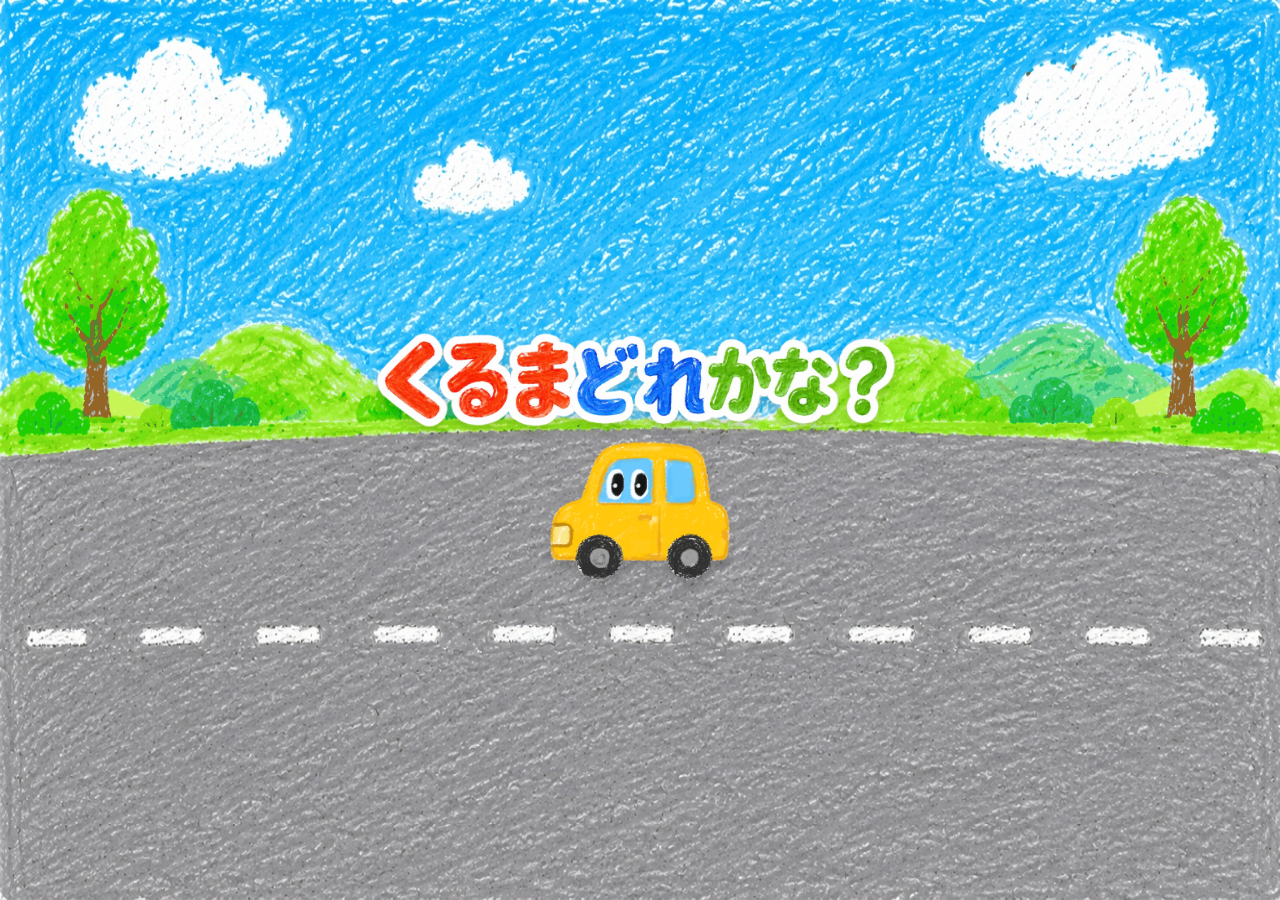
==== index.html @ 1bd3681d "Enlarge lower-stage cars" ====
<!doctype html>
<html lang="ja">
<head>
<meta charset="utf-8">
<meta name="viewport" content="width=device-width,initial-scale=1,maximum-scale=1,user-scalable=no,viewport-fit=cover">
<link rel="icon" href="data:,">
<title>くるまどれかな？</title>
<style>
:root{--app-height:100%}
@supports(height:100svh){:root{--app-height:100svh}}
@supports(height:100dvh){:root{--app-height:100dvh}}
*{box-sizing:border-box;margin:0;padding:0;-webkit-tap-highlight-color:transparent;user-select:none}
html,body{width:100%;height:var(--app-height);min-height:var(--app-height);overflow:hidden;touch-action:manipulation;-webkit-text-size-adjust:100%}
body{font-family:"Hiragino Maru Gothic ProN","Yu Gothic",Meiryo,sans-serif;color:#4a3f35;background:#77d6ff}
.app{position:fixed;top:0;left:0;right:0;width:100%;height:var(--app-height);overflow:hidden;background-image:url("assets/bg_road_day.png"),linear-gradient(#75d7ff 0 42%,#8ddd65 42% 48%,#b8b8b8 48% 100%);background-size:100% 100%,100% 100%;background-position:center,center;background-repeat:no-repeat}
.screen{position:absolute;inset:0;display:flex;flex-direction:column;align-items:center;min-height:0}
.hide{display:none!important}
.title{padding:max(8px,calc(env(safe-area-inset-top) + 1svh)) max(18px,calc(env(safe-area-inset-right) + 5vw)) max(8px,calc(env(safe-area-inset-bottom) + 1svh)) max(18px,calc(env(safe-area-inset-left) + 5vw))}
.openingStage{--opening-glyph-size:min(30svh,15vw,104px);--opening-glyph-overlap:min(11.25svh,5.625vw,39px);--opening-car-size:min(47svh,34vw,220px);--opening-car-body-offset:min(17.5svh,12.5vw,80px);position:absolute;inset:0;overflow:hidden}
.openingTitlePosition{position:absolute;z-index:2;top:calc(48svh - var(--opening-glyph-size));left:50%;transform:translateX(-50%);pointer-events:none}
.openingTitleExit,.openingTitleMerge{display:block}
.openingGlyphs{display:flex;align-items:flex-start;filter:drop-shadow(0 7px 6px rgba(0,0,0,.15));white-space:nowrap}
.openingGlyph{visibility:hidden;display:block;flex:0 0 var(--opening-glyph-size);width:var(--opening-glyph-size);height:var(--opening-glyph-size)}
.openingGlyph+.openingGlyph{margin-left:calc(0px - var(--opening-glyph-overlap))}
.openingGlyph img{display:block;width:100%;height:100%;object-fit:contain;pointer-events:none}
.openingLogoFallback{display:none;width:min(66vw,520px);height:auto;filter:drop-shadow(0 7px 6px rgba(0,0,0,.15))}
.openingFallback .openingGlyphs{display:none}
.openingFallback .openingLogoFallback{display:block}
.openingRunning .openingGlyph{visibility:visible;animation:openingGlyphDrive .84s cubic-bezier(.22,.68,.28,1) both;animation-delay:var(--delay)}
.openingTitleMerge.isMerging{animation:openingTitleMerge .36s ease-out both;transform-origin:50% 58%}
.openingCarPosition{position:absolute;z-index:3;top:calc(48svh + 8px - var(--opening-car-body-offset));left:50%;width:var(--opening-car-size);height:var(--opening-car-size);transform:translateX(-50%)}
.openingCarExit{width:100%;height:100%}
.openingStartCar{visibility:hidden;position:relative;display:block;width:100%;height:100%;border:0;background:transparent;cursor:pointer;touch-action:manipulation}
.openingCarExit.carEntering .openingStartCar,.openingCarExit.isParked .openingStartCar,.openingReduced .openingStartCar{visibility:visible}
.openingStartCar:not(.isWaiting){pointer-events:none}
.openingStartCar .car{width:100%;height:100%;filter:drop-shadow(0 8px 4px rgba(0,0,0,.16))}
.openingStartCar .carAnimated{width:100%;height:100%;max-width:none;max-height:none}
.openingStartCar .carPose{animation:none}
.openingCarExit.carEntering{animation:openingCarDrive .92s cubic-bezier(.18,.72,.24,1) both}
.openingCarExit.isParked{transform:translateX(0)}
.openingExiting .openingTitleExit{animation:openingTitleFade .3s ease-out both}
.openingExiting .openingCarExit{animation:openingExit .5s cubic-bezier(.55,.02,.86,.38) both}
.openingExiting .openingStartCar{visibility:visible;pointer-events:none}
.openingPaused *{animation-play-state:paused!important}
.play{position:absolute;inset:0;padding:0;overflow:hidden}
.playViewport{position:fixed;z-index:1;display:flex;align-items:center;justify-content:center;overflow:hidden;background-image:url("assets/bg_road_day.png"),linear-gradient(#75d7ff 0 42%,#8ddd65 42% 48%,#b8b8b8 48% 100%);background-size:var(--play-stage-width) var(--play-stage-height),100% 100%;background-position:center;background-repeat:no-repeat}
.playStage{--play-scale:1;position:relative;flex:0 0 667px;width:667px;height:280px;overflow:hidden;transform:scale(var(--play-scale));transform-origin:center center}
.sampleLane,.choiceLane{position:absolute;left:0;width:667px;min-height:0}
.sampleLane{top:0;height:150px;display:flex;align-items:end;justify-content:center;pointer-events:none}
.choiceLane{top:122px;height:132px}
.car{display:block;width:148px;height:108px;filter:drop-shadow(0 8px 4px rgba(0,0,0,.16));pointer-events:none}
.assetImg{display:none!important;width:100%;height:100%;object-fit:contain}
.assetImg.ready{display:block!important}
.fallbackSvg{display:none;width:100%;height:100%}
.fallbackSvg.ready{display:block}
.sample .car{width:127px;height:127px}
.sampleDriveWrap{display:block}
.sampleMirror{display:block;transform:scaleX(-1)}
.sample .carPose{animation:none;transform:none}
.sample.sampleIdle .carPose:not(.correctPose):not(.wrongPose):not(.funPose){animation:idlePose 2.6s ease-in-out infinite;transform-origin:50% 82%}
.choice{position:absolute;left:calc(var(--choice-center) - 96px);bottom:0;width:192px;height:132px;display:flex;align-items:end;justify-content:center;border:0;background:transparent;border-radius:24px;padding:5px 13px;cursor:pointer}
.choice .car{width:166px;height:122px}
.choiceLane.groupIn{animation:choiceGroupDrive 3.2s linear both}
.sampleIn{animation:sampleDrive 2.6s linear both}
.wiggle{animation:becon .5s ease}
.jump{animation:jump .72s cubic-bezier(.2,1.4,.35,1)}
.carAnimated{position:relative;width:166px;height:122px}
.sample .carAnimated{width:127px;height:127px}
.choice .carAnimated[data-car-id="dump"]{transform:translateY(-3px) scale(1.34);transform-origin:50% 100%}
.choice .carAnimated[data-car-id="dump"].dumpExit{animation:dumpExit .85s ease-in forwards}
.choice .carAnimated[data-car-id="wrecker"]{transform:scale(1.14);transform-origin:50% 100%}
.wreckerCar .bodyLayer{transition:none}
.wreckerCar .tireLayer{-webkit-mask-image:radial-gradient(circle at 24% 90%,#000 0 10.5%,transparent 11%),radial-gradient(circle at 68% 90%,#000 0 10.5%,transparent 11%);-webkit-mask-repeat:no-repeat;mask-image:radial-gradient(circle at 24% 90%,#000 0 10.5%,transparent 11%),radial-gradient(circle at 68% 90%,#000 0 10.5%,transparent 11%);mask-repeat:no-repeat}
.choice.rescueActive .carPose,.choice.wreckerCargoWaiting .carPose{animation-play-state:paused}
.wreckerScene{position:absolute;inset:0;pointer-events:none}
.wreckerScene .choice{pointer-events:auto}
.choice.wreckerBacking{--wrecker-back-x:112px}
.choice.wreckerLifted .carAnimated{transform:rotate(4deg);transform-origin:68% 90%;transition:transform .22s ease-out}
.wreckerScene.wreckerSceneExit{animation:wreckerSceneExit .78s cubic-bezier(.55,.02,.86,.38) both;pointer-events:none}
.choice.rescueGone,.wreckerScene.rescueGone{visibility:hidden;pointer-events:none}
.carPose{display:block;position:relative;width:100%;height:100%;animation:idlePose 2.6s ease-in-out infinite;animation-delay:var(--idle-delay,0s);transform-origin:50% 82%}
.carPose.correctPose{animation:correctPose .7s ease-out both}
.carPose.wrongPose{animation:wrongPose .36s ease-out both}
.carPose.funPose{animation:funPose .62s ease-out both}
.carLayerCanvas{position:absolute;inset:0;opacity:0;transition:opacity .12s ease}
.carAnimated.layeredReady .carLayerCanvas{opacity:1}
.carLayer{position:absolute;inset:0;width:100%;height:100%;object-fit:contain;pointer-events:none}
.effectLayer{display:none;opacity:0;transform:scale(.9);transform-origin:50% 52%}
.effectLayer.on{display:block;animation:effectPop .58s ease-out both}
.fallbackFull{display:none!important;width:100%;height:100%;object-fit:contain}
.carAnimated:not(.layeredReady) .fallbackFull.ready,.carAnimated.layerFallback .fallbackFull.ready{display:block!important}
.carAnimated.layeredReady .fallbackFull{display:none!important}
.carAnimated.layerFallback .carLayerCanvas{display:none}
.fade{opacity:.25;transform:scale(.88);transition:.3s}
.choice.guestGone{pointer-events:none}
.spark{position:absolute;font-size:clamp(22px,5vw,40px);animation:spark .8s ease-out forwards;pointer-events:none}
.rotate{display:none;position:fixed;inset:0;z-index:20;align-items:center;justify-content:center;text-align:center;background:#fffdf6;font-size:7vw;font-weight:900}
@media(max-height:360px) and (orientation:landscape){.openingLogoFallback{width:min(66vw,420px)}}
@media(orientation:portrait){.rotate{display:flex}.app{filter:blur(3px)}}
@media(prefers-reduced-motion:reduce){
  .openingReduced .openingGlyph{visibility:visible;animation:none}
  .openingReduced .openingStartCar{visibility:visible;animation:none}
  .openingReduced .openingStartCar .carPose{animation:none}
  .openingReduced.openingExiting .openingTitleExit{animation-duration:.12s}
  .openingReduced.openingExiting .openingCarExit{animation-duration:.16s}
}
@keyframes openingGlyphDrive{0%{transform:translateX(115vw) translateY(0)}72%{transform:translateX(14vw) translateY(-1px)}90%{transform:translateX(-3px) translateY(1px)}100%{transform:translateX(0) translateY(0)}}
@keyframes openingTitleMerge{0%,100%{transform:scale(1)}40%{transform:scale(1.035,.95)}72%{transform:scale(.99,1.018)}}
@keyframes openingCarDrive{0%{transform:translateX(115vw)}100%{transform:translateX(0)}}
@keyframes openingTitleFade{0%{opacity:1}100%{opacity:0}}
@keyframes openingExit{0%{transform:translateX(0)}100%{transform:translateX(-130vw)}}
@keyframes choiceGroupDrive{0%{opacity:1;transform:translateX(747px)}24%{transform:translateX(520px)}52%{transform:translateX(267px)}74%{transform:translateX(80px)}86%{transform:translateX(25px)}93%{transform:translateX(7px)}97%{transform:translateX(2px)}100%{opacity:1;transform:translateX(0)}}
@keyframes sampleDrive{0%{opacity:1;transform:translateX(-747px) translateY(0)}24%{transform:translateX(-520px) translateY(-1px)}52%{transform:translateX(-267px) translateY(1px)}74%{transform:translateX(-80px) translateY(0)}86%{transform:translateX(-25px) translateY(1px)}93%{transform:translateX(-7px) translateY(0)}97%{transform:translateX(-2px) translateY(1px)}100%{opacity:1;transform:translateX(0) translateY(0)}}
@keyframes idlePose{0%,100%{transform:translateY(0) scale(1)}50%{transform:translateY(-2px) scale(1.006)}}
@keyframes correctPose{0%{transform:translateY(0) scale(1)}18%{transform:translateY(2px) scale(1.02,.96)}52%{transform:translateY(-10px) scale(.99,1.04)}76%{transform:translateY(-2px) scale(1.01,.99)}100%{transform:translateY(0) scale(1)}}
@keyframes wrongPose{0%,100%{transform:translateY(0) scale(1)}35%{transform:translateY(4px) scale(1.04,.9)}70%{transform:translateY(1px) scale(.98,1.03)}}
@keyframes funPose{0%,100%{transform:translateY(0) scale(1) rotate(0)}18%{transform:translateY(2px) scale(1.02,.97) rotate(-1.4deg)}48%{transform:translateY(-5px) scale(.99,1.03) rotate(1.2deg)}72%{transform:translateY(1px) scale(1.01,.98) rotate(-.8deg)}}
@keyframes dumpExit{0%{transform:translateX(0) translateY(-3px) scale(1.34)}18%{transform:translateX(-120px) translateY(-3px) scale(1.34)}100%{transform:translateX(-854px) translateY(-3px) scale(1.34)}}
@keyframes wreckerSceneExit{0%{transform:translateX(0)}100%{transform:translateX(-854px)}}
@keyframes effectPop{0%{opacity:0;transform:scale(.8)}22%{opacity:.9;transform:scale(1.04)}100%{opacity:0;transform:scale(1.18)}}
@keyframes becon{0%,100%{transform:translateX(0) scale(1)}28%{transform:translateX(-5px) scale(1.06,.9)}52%{transform:translateX(4px) scale(.96,1.05)}76%{transform:translateX(-2px) scale(1.02,.98)}}
@keyframes jump{0%,100%{transform:translateY(0) scale(1)}35%{transform:translateY(-34px) scale(1.08)}60%{transform:translateY(4px) scale(.98)}}
@keyframes spark{from{opacity:1;transform:translate(0,0) scale(.7)}to{opacity:0;transform:translate(var(--x),var(--y)) scale(1.25)}}
</style>
</head>
<body>
<div class="app" id="app">
<section class="screen title" id="title"><div class="openingStage"><div class="openingTitlePosition"><div class="openingTitleExit" id="openingTitleExit"><div class="openingTitleMerge" id="openingTitleMerge"><h1 class="openingGlyphs" id="openingGlyphs" aria-label="くるまどれかな？"><span class="openingGlyph" style="--delay:0ms"><img src="assets/animation/opening/title_01_ku.png" alt="" draggable="false" onerror="this.style.display='none'"></span><span class="openingGlyph" style="--delay:105ms"><img src="assets/animation/opening/title_02_ru.png" alt="" draggable="false" onerror="this.style.display='none'"></span><span class="openingGlyph" style="--delay:210ms"><img src="assets/animation/opening/title_03_ma.png" alt="" draggable="false" onerror="this.style.display='none'"></span><span class="openingGlyph" style="--delay:315ms"><img src="assets/animation/opening/title_04_do.png" alt="" draggable="false" onerror="this.style.display='none'"></span><span class="openingGlyph" style="--delay:420ms"><img src="assets/animation/opening/title_05_re.png" alt="" draggable="false" onerror="this.style.display='none'"></span><span class="openingGlyph" style="--delay:525ms"><img src="assets/animation/opening/title_06_ka.png" alt="" draggable="false" onerror="this.style.display='none'"></span><span class="openingGlyph" style="--delay:630ms"><img src="assets/animation/opening/title_07_na.png" alt="" draggable="false" onerror="this.style.display='none'"></span><span class="openingGlyph" style="--delay:735ms"><img src="assets/animation/opening/title_08_question.png" alt="" draggable="false" onerror="this.style.display='none'"></span></h1><img class="openingLogoFallback" id="openingLogoFallback" src="assets/logo_kuruma_dorekana.png" alt="くるまどれかな？" draggable="false" onerror="this.hidden=true"></div></div></div><div class="openingCarPosition"><div class="openingCarExit" id="openingCarExit"><button class="openingStartCar" id="start" type="button" aria-label="ゲームをはじめる" disabled></button></div></div></div></section>
<section class="screen play hide" id="play"><div class="playViewport" id="playViewport"><div class="playStage" id="playStage"><div class="sampleLane"><div class="sample" id="sample"></div></div><div class="choiceLane" id="choices"></div></div></div></section>
</div><div class="rotate">📱↻<br>よこむきに してね</div>
<script>
const cars=[
  {id:'red',src:'assets/car_red_full.png',color:'#ef3020'},
  {id:'blue',src:'assets/car_blue_full.png',color:'#1976d2'},
  {id:'yellow',src:'assets/car_yellow_full.png',color:'#f5bd16'},
  {id:'green',src:'assets/car_green_full.png',color:'#45aa35'}
];
const guestCar={id:'dump',color:'#7d756b',guest:true};
const wreckerCar={id:'wrecker',color:'#1874bd',guest:true,rescue:true};
const RARE_INTERVAL_MIN=4,RARE_INTERVAL_MAX=6,RESCUE_INTERVAL_MIN=3,RESCUE_INTERVAL_MAX=4,CHOICE_START_DELAY_MS=2200;
const PLAY_STAGE_WIDTH=667,PLAY_STAGE_HEIGHT=280,CHOICE_CENTERS=[117,333.5,550],WRECKER_BACK_X=101;
const wreckerAssets={
  body:{normal:'assets/animation/cars/car_wrecker/car_wrecker_body_normal.png',tow01:'assets/animation/cars/car_wrecker/car_wrecker_body_tow_01.png',tow02:'assets/animation/cars/car_wrecker/car_wrecker_body_tow_02.png'},
  eye:{normal:'assets/animation/cars/car_wrecker/car_wrecker_eye_normal.png',blink:'assets/animation/cars/car_wrecker/car_wrecker_eye_blink.png',fun:'assets/animation/cars/car_wrecker/car_wrecker_eye_fun.png'},
  tire:{normal:'assets/animation/cars/car_wrecker/car_wrecker_tire_normal.png'}
};
const openingTitleAssets=['assets/animation/opening/title_01_ku.png','assets/animation/opening/title_02_ru.png','assets/animation/opening/title_03_ma.png','assets/animation/opening/title_04_do.png','assets/animation/opening/title_05_re.png','assets/animation/opening/title_06_ka.png','assets/animation/opening/title_07_na.png','assets/animation/opening/title_08_question.png'];
const openingLogoFallback='assets/logo_kuruma_dorekana.png',openingYellowFallback='assets/car_yellow_full.png',openingYellowWink='assets/animation/cars/car_yellow/car_yellow_eye_wink.png';
const animatedBaseColors=['blue','green','red','yellow'];
const animatedColors=[...animatedBaseColors,guestCar.id];
const animatedEffects={correct:'assets/animation/Effect/Eff_correct.png',wrong:'assets/animation/Effect/Eff_wrong.png',fun:'assets/animation/Effect/Eff_fun.png'};
const debugParams=new URLSearchParams(location.search),debugMode=['normal','dump','wrecker'].includes(debugParams.get('debug'))?debugParams.get('debug'):null,debugPhase=debugParams.get('phase')||'idle';
const animatedCarAssets=Object.fromEntries(animatedColors.map(id=>{
  const base=`assets/animation/cars/car_${id}/car_${id}_`;
  let assets={
    body:{normal:base+'body_normal.png',correct01:base+'body_correct_01.png',correct02:base+'body_correct_02.png',correct03:base+'body_correct_03.png',wrong01:base+'body_wrong_01.png',wrong02:base+'body_wrong_02.png'},
    eye:{normal:base+'eye_normal.png',blink:base+'eye_blink.png',correct01:base+'eye_correct_01.png',correct02:base+'eye_correct_02.png',correct03:base+'eye_correct_03.png',wrong01:base+'eye_wrong_01.png',wrong02:base+'eye_wrong_02.png'},
    tire:{normal:base+'tire_normal.png',up:base+'tire_up.png',down:base+'tire_down.png'}
  };
  if(id===guestCar.id){
    assets.body.fun01=base+'body_fun_01.png';
    assets.body.fun02=base+'body_fun_02.png';
    assets.eye.fun01=base+'eye_fun_01.png';
    assets.eye.fun02=base+'eye_fun_02.png';
  }
  return [id,assets];
}));
animatedCarAssets.yellow.eye.wink=openingYellowWink;
const framePlan={
  normal:{body:'normal',eye:'normal',tire:'normal'},
  blink:{body:'normal',eye:'blink',tire:'normal'},
  correct01:{body:'correct01',eye:'correct01',tire:'up'},
  correct02:{body:'correct02',eye:'correct02',tire:'down'},
  correct03:{body:'correct03',eye:'correct03',tire:'normal'},
  wrong01:{body:'wrong01',eye:'wrong01',tire:'down'},
  wrong02:{body:'wrong02',eye:'wrong02',tire:'up'},
  fun01:{body:'fun01',eye:'fun01',tire:'down'},
  fun02:{body:'fun02',eye:'fun02',tire:'up'}
};
const el={title:document.getElementById('title'),play:document.getElementById('play'),playViewport:document.getElementById('playViewport'),playStage:document.getElementById('playStage'),start:document.getElementById('start'),sample:document.getElementById('sample'),choices:document.getElementById('choices'),openingGlyphs:document.getElementById('openingGlyphs'),openingTitleMerge:document.getElementById('openingTitleMerge'),openingTitleExit:document.getElementById('openingTitleExit'),openingCarExit:document.getElementById('openingCarExit')};
let sample=null,last=null,lock=false,showTimer=null,sampleController=null,activeControllers=[],choiceControllers=new WeakMap(),rareThisQuestion=null,guestAssetsReady=false,guestAssetsFailed=false,wreckerAssetsReady=false,wreckerAssetsFailed=false,questionsUntilRare=nextRareInterval(),nextRareType=Math.random()<.5?'dump':'wrecker',lastRareType=null,wrongStreak=0,rescueWreckerPending=false,questionsUntilRescueWrecker=null;
let openingController=null,openingAssetsReady=false,openingTitleReady=false,openingYellowReady=false,openingStarted=false,openingReady=false,openingLocked=false,openingFinished=false,openingPhase='loading',openingTimers=[],openingListeners=[];
let playLayoutFrame=null;
const preloadCache=new Map(),carPreloadCache=new Map();
function updatePlayStageLayout(){playLayoutFrame=null;let vv=window.visualViewport,width=vv?vv.width:document.documentElement.clientWidth,height=vv?vv.height:document.documentElement.clientHeight,left=vv?vv.offsetLeft:0,top=vv?vv.offsetTop:0,scale=Math.max(.01,Math.min(width/PLAY_STAGE_WIDTH,height/PLAY_STAGE_HEIGHT));el.playViewport.style.left=left+'px';el.playViewport.style.top=top+'px';el.playViewport.style.width=width+'px';el.playViewport.style.height=height+'px';el.playViewport.style.setProperty('--play-stage-width',(PLAY_STAGE_WIDTH*scale).toFixed(2)+'px');el.playViewport.style.setProperty('--play-stage-height',(PLAY_STAGE_HEIGHT*scale).toFixed(2)+'px');el.playStage.style.setProperty('--play-scale',scale.toFixed(6))}
function requestPlayStageLayout(){if(playLayoutFrame===null)playLayoutFrame=requestAnimationFrame(updatePlayStageLayout)}
function fallback(c){return `<svg class="fallbackSvg" viewBox="0 0 320 230" aria-hidden="true"><rect width="320" height="230" fill="none"/><rect x="45" y="70" width="230" height="105" rx="42" fill="${c.color}" stroke="#333" stroke-width="8"/><rect x="105" y="35" width="145" height="80" rx="24" fill="${c.color}" stroke="#333" stroke-width="8"/><rect x="120" y="52" width="55" height="42" rx="10" fill="#9fe7ff"/><rect x="185" y="52" width="50" height="42" rx="10" fill="#9fe7ff"/><circle cx="138" cy="73" r="15" fill="#fff"/><circle cx="198" cy="73" r="15" fill="#fff"/><circle cx="142" cy="78" r="8" fill="#111"/><circle cx="202" cy="78" r="8" fill="#111"/><circle cx="95" cy="178" r="31" fill="#222"/><circle cx="235" cy="178" r="31" fill="#222"/><circle cx="95" cy="178" r="14" fill="#eee"/><circle cx="235" cy="178" r="14" fill="#eee"/></svg>`}
function car(c,src=c.src){return `<span class="car"><img class="assetImg" src="${src}" alt="" draggable="false" onload="this.classList.add('ready')" onerror="var f=this.nextElementSibling;this.remove();if(f)f.classList.add('ready')">${fallback(c)}</span>`}
function layerImg(cls,src){return `<img class="carLayer ${cls}" src="${src}" alt="" draggable="false" onerror="var r=this.closest('.carAnimated');if(r)r.classList.add('layerFallback')">`}
function layeredCar(c,i=0,{extraClass='',effect=true}={}){let a=animatedCarAssets[c.id];if(!a)return car(c);let e=effect?`<img class="carLayer effectLayer" alt="" draggable="false" onerror="this.classList.remove('on')">`:'';let fb=c.src?`<img class="assetImg fallbackFull" src="${c.src}" alt="" draggable="false" onload="this.classList.add('ready')" onerror="this.remove()">`:'';return `<span class="car carAnimated ${extraClass}" data-car-id="${c.id}" style="--idle-delay:${(-i*.42).toFixed(2)}s"><span class="carPose"><span class="carLayerCanvas">${layerImg('bodyLayer',a.body.normal)}${layerImg('tireLayer',a.tire.normal)}${layerImg('eyeLayer',a.eye.normal)}${e}</span>${fb}</span></span>`}
function animatedCar(c,i){return layeredCar(c,i)}
function wreckerLayerImg(cls,src){return `<img class="carLayer ${cls}" src="${src}" alt="" draggable="false" onerror="var r=this.closest('.carAnimated');if(r)r.classList.add('layerFallback','wreckerFailed')">`}
function wreckerCarMarkup(i=0){return `<span class="car carAnimated wreckerCar" data-car-id="wrecker" style="--idle-delay:${(-i*.42).toFixed(2)}s"><span class="carPose"><span class="carLayerCanvas">${wreckerLayerImg('bodyLayer',wreckerAssets.body.normal)}${wreckerLayerImg('tireLayer',wreckerAssets.tire.normal)}${wreckerLayerImg('eyeLayer',wreckerAssets.eye.normal)}</span></span></span>`}
function sampleCar(c){return `<span class="sampleDriveWrap"><span class="sampleMirror">${layeredCar(c,0,{extraClass:'sampleCar',effect:false})}</span></span>`}
function rnd(n){return Math.floor(Math.random()*n)}function shuffle(a){a=a.slice();for(let i=a.length-1;i>0;i--){let j=rnd(i+1);[a[i],a[j]]=[a[j],a[i]]}return a}
function carAssetUrls(id){let a=animatedCarAssets[id];return a?[...Object.values(a.body),...Object.values(a.eye),...Object.values(a.tire)]:[]}
function preloadImage(src){if(!src)return Promise.resolve(false);if(!preloadCache.has(src)){preloadCache.set(src,new Promise(resolve=>{let img=new Image();img.onload=()=>resolve(true);img.onerror=()=>resolve(false);img.src=src}))}return preloadCache.get(src)}
function preloadCarAssets(id){if(!carPreloadCache.has(id)){carPreloadCache.set(id,Promise.all(carAssetUrls(id).map(preloadImage)).then(r=>r.every(Boolean)))}return carPreloadCache.get(id)}
function preloadGuestAssets(){return Promise.all([preloadCarAssets(guestCar.id),preloadImage(animatedEffects.fun)]).then(r=>{guestAssetsReady=r.every(Boolean);guestAssetsFailed=!guestAssetsReady;return guestAssetsReady})}
function preloadWreckerAssets(){return Promise.all([...Object.values(wreckerAssets.body),...Object.values(wreckerAssets.eye),...Object.values(wreckerAssets.tire)].map(preloadImage)).then(r=>{wreckerAssetsReady=r.every(Boolean);wreckerAssetsFailed=!wreckerAssetsReady;return wreckerAssetsReady})}
function preloadOpeningAssets(){return Promise.all([Promise.all(openingTitleAssets.map(preloadImage)),preloadCarAssets('yellow'),preloadImage(openingLogoFallback),preloadImage(openingYellowFallback)]).then(([titleResults,yellowReady])=>{openingTitleReady=titleResults.every(Boolean);openingYellowReady=yellowReady;openingAssetsReady=true;return openingTitleReady&&openingYellowReady})}
function preloadAnimatedAssets(){animatedBaseColors.forEach(preloadCarAssets);preloadImage(animatedEffects.correct);preloadImage(animatedEffects.wrong);preloadGuestAssets();preloadWreckerAssets()}
function nextRareInterval(){return RARE_INTERVAL_MIN+rnd(RARE_INTERVAL_MAX-RARE_INTERVAL_MIN+1)}
function nextRescueInterval(){return RESCUE_INTERVAL_MIN+rnd(RESCUE_INTERVAL_MAX-RESCUE_INTERVAL_MIN+1)}
function availableRareType(preferred){if(preferred==='wrecker'&&wreckerAssetsReady)return'wrecker';if(preferred==='dump'&&guestAssetsReady)return'dump';if(guestAssetsReady)return'dump';if(wreckerAssetsReady)return'wrecker';return null}
function selectRareEvent(){questionsUntilRare--;if(rescueWreckerPending){questionsUntilRescueWrecker--;if(questionsUntilRescueWrecker<=0){rescueWreckerPending=false;questionsUntilRescueWrecker=null;questionsUntilRare=nextRareInterval();let rescueType=availableRareType('wrecker');if(rescueType==='wrecker'){lastRareType='wrecker';nextRareType='dump'}else if(rescueType==='dump'){lastRareType='dump';nextRareType='wrecker'}return rescueType}}if(questionsUntilRare>0)return null;questionsUntilRare=nextRareInterval();let rareType=availableRareType(nextRareType);if(rareType){lastRareType=rareType;nextRareType=rareType==='dump'?'wrecker':'dump'}return rareType}
function recordWrongChoice(){if(rescueWreckerPending)return;wrongStreak++;if(wrongStreak<3)return;wrongStreak=0;rescueWreckerPending=true;questionsUntilRescueWrecker=nextRescueInterval()}
class LayeredCarController{
  constructor(button,c,index,{blink=true}={}){this.button=button;this.car=c;this.color=c.id;this.assets=animatedCarAssets[c.id];this.root=button.querySelector('.carAnimated');this.pose=button.querySelector('.carPose');this.img={tire:button.querySelector('.tireLayer'),body:button.querySelector('.bodyLayer'),eye:button.querySelector('.eyeLayer'),effect:button.querySelector('.effectLayer')};this.timers=[];this.blinkTimer=null;this.state='idle';this.disposed=false;this.fallback=!this.assets;this.wrongBusy=false;this.funBusy=false;this.index=index;this.blink=blink}
  init(){if(this.fallback){this.useFallback();return}this.setFrame('normal');preloadCarAssets(this.color).then(ok=>{if(this.disposed)return;if(ok){this.root.classList.add('layeredReady');this.root.classList.remove('layerFallback');this.setFrame('normal');if(this.blink)this.scheduleBlink()}else this.useFallback()})}
  useFallback(){this.fallback=true;if(this.root){this.root.classList.add('layerFallback');this.root.classList.remove('layeredReady')}}
  clearTimers(){this.timers.forEach(clearTimeout);this.timers=[];if(this.blinkTimer){clearTimeout(this.blinkTimer);this.blinkTimer=null}}
  cleanup(){this.disposed=true;this.clearTimers()}
  enableBlink(){this.blink=true;if(this.state==='idle'&&!this.blinkTimer)this.scheduleBlink()}
  setFrame(name){if(this.fallback||!this.assets)return;let f=framePlan[name]||framePlan.normal;this.img.tire.src=this.assets.tire[f.tire];this.img.body.src=this.assets.body[f.body];this.img.eye.src=this.assets.eye[f.eye]}
  scheduleBlink(){if(this.disposed||this.fallback||this.state!=='idle')return;this.blinkTimer=setTimeout(()=>{if(this.disposed||this.state!=='idle')return;this.state='blink';this.setFrame('blink');this.timers.push(setTimeout(()=>{if(this.disposed)return;this.setFrame('normal');this.state='idle';this.scheduleBlink()},120))},3500+Math.random()*3500)}
  showEffect(kind){if(this.fallback||!this.img.effect)return;this.img.effect.src=animatedEffects[kind]||'';this.img.effect.classList.remove('on');void this.img.effect.offsetWidth;this.img.effect.classList.add('on')}
  hideEffect(){if(this.img.effect)this.img.effect.classList.remove('on')}
  runSequence(kind,steps,poseClass,doneMs){this.clearTimers();this.state=kind;this.pose.classList.remove('correctPose','wrongPose','funPose');void this.pose.offsetWidth;this.pose.classList.add(poseClass);this.showEffect(kind);let elapsed=0;this.setFrame(steps[0][0]);for(let i=1;i<steps.length;i++){elapsed+=steps[i-1][1];this.timers.push(setTimeout(()=>this.setFrame(steps[i][0]),elapsed))}let frameMs=steps.reduce((sum,s)=>sum+s[1],0);this.timers.push(setTimeout(()=>this.setFrame('normal'),frameMs));this.timers.push(setTimeout(()=>{this.pose.classList.remove(poseClass);this.hideEffect();this.state='idle';this.wrongBusy=false;this.funBusy=false;if(this.blink)this.scheduleBlink()},doneMs))}
  playCorrect(){this.wrongBusy=false;this.runSequence('correct',[['correct01',120],['correct02',220],['correct03',180]],'correctPose',700)}
  playWrong(){if(this.wrongBusy)return false;this.wrongBusy=true;this.runSequence('wrong',[['wrong01',90],['wrong02',140],['wrong01',90]],'wrongPose',360);return true}
  playFun(){if(this.funBusy||this.fallback||!this.assets.body.fun01||!this.assets.eye.fun01)return false;this.funBusy=true;this.runSequence('fun',[['fun01',100],['fun01',100],['fun02',200],['fun01',100],['fun01',100]],'funPose',640);return true}
  playFunPair(done){if(this.funBusy||this.fallback||!this.assets.body.fun01||!this.assets.eye.fun01)return false;let count=0,run=()=>{if(this.disposed)return;count++;this.runSequence('fun',[['fun01',100],['fun01',100],['fun02',200],['fun01',100],['fun01',100]],'funPose',640);this.funBusy=true;if(count<2)this.timers.push(setTimeout(run,640));else this.timers.push(setTimeout(()=>{if(!this.disposed&&done)done()},660))};run();return true}
}
class WreckerController{
  constructor(button){this.button=button;this.scene=button.closest('.wreckerScene');this.root=button.querySelector('.carAnimated');this.img={body:button.querySelector('.bodyLayer'),tire:button.querySelector('.tireLayer'),eye:button.querySelector('.eyeLayer')};this.timers=[];this.blinkTimer=null;this.exitListener=null;this.backAnimation=null;this.backDistance=0;this.state='idle';this.disposed=false;this.busy=false}
  init(){this.setTowState('idle','normal','normal');preloadWreckerAssets().then(ok=>{if(this.disposed)return;if(ok){this.root.classList.add('layeredReady');this.root.classList.remove('layerFallback');this.scheduleBlink()}else this.root.classList.add('layerFallback','wreckerFailed')})}
  setFrame(body,eye){if(this.disposed)return;this.img.body.src=wreckerAssets.body[body]||wreckerAssets.body.normal;this.img.tire.src=wreckerAssets.tire.normal;this.img.eye.src=wreckerAssets.eye[eye]||wreckerAssets.eye.normal}
  setTowState(state,body,eye){this.state=state;this.button.dataset.towState=state;this.setFrame(body,eye)}
  clearTimers(){this.timers.forEach(clearTimeout);this.timers=[];if(this.blinkTimer){clearTimeout(this.blinkTimer);this.blinkTimer=null}}
  cleanup(){this.disposed=true;this.clearTimers();if(this.backAnimation){this.backAnimation.cancel();this.backAnimation=null}if(this.exitListener&&this.scene){this.scene.removeEventListener('animationend',this.exitListener);this.exitListener=null}}
  scheduleBlink(){if(this.disposed||this.busy||this.state!=='idle')return;this.blinkTimer=setTimeout(()=>{this.blinkTimer=null;if(this.disposed||this.busy)return;this.state='blink';this.setFrame('normal','blink');this.timers.push(setTimeout(()=>{if(this.disposed||this.busy)return;this.setFrame('normal','normal');this.state='idle';this.scheduleBlink()},120))},3500+Math.random()*3500)}
  setBackTravel(){this.backDistance=WRECKER_BACK_X;this.button.style.setProperty('--wrecker-back-x',WRECKER_BACK_X+'px');return WRECKER_BACK_X}
  playTow(middle,done){if(this.disposed||this.busy||!wreckerAssetsReady)return false;this.busy=true;this.clearTimers();middle.classList.add('wreckerCargoWaiting');this.setTowState('backing','normal','normal');let distance=this.setBackTravel(middle);this.button.style.transform=`translateX(${distance}px)`;this.backAnimation=this.button.animate([{transform:'translateX(0)'},{transform:`translateX(${distance}px)`}],{duration:380,easing:'ease-out',fill:'both'});this.button.classList.add('wreckerBacking');this.timers.push(setTimeout(()=>this.setTowState('backStopped','normal','normal'),380));this.timers.push(setTimeout(()=>this.setFrame('normal','fun'),520));this.timers.push(setTimeout(()=>this.setTowState('tow01','tow01','fun'),640));this.timers.push(setTimeout(()=>this.setTowState('tow02','tow02','fun'),860));this.timers.push(setTimeout(()=>{this.setTowState('hooked','tow02','fun');middle.classList.add('wreckerHooked')},1080));this.timers.push(setTimeout(()=>{this.setTowState('lifted','tow02','fun');middle.classList.add('wreckerLifted')},1160));this.timers.push(setTimeout(()=>this.startExit(middle,done),1520));return true}
  startExit(middle,done){if(this.disposed||!this.scene)return;this.setTowState('exiting','tow02','fun');if(this.backAnimation){this.backAnimation.cancel();this.backAnimation=null}let finished=false,finish=()=>{if(finished||this.disposed)return;finished=true;if(this.exitListener){this.scene.removeEventListener('animationend',this.exitListener);this.exitListener=null}this.busy=false;done()};this.exitListener=e=>{if(e.target===this.scene&&e.animationName==='wreckerSceneExit')finish()};this.scene.addEventListener('animationend',this.exitListener);this.scene.classList.add('wreckerSceneExit');this.timers.push(setTimeout(finish,820))}
}
function openingIsPortrait(){return matchMedia('(orientation:portrait)').matches}
function openingReducedMotion(){return matchMedia('(prefers-reduced-motion:reduce)').matches}
function openingSetTimer(fn,ms){let id=setTimeout(()=>{openingTimers=openingTimers.filter(timer=>timer!==id);fn()},ms);openingTimers.push(id);return id}
function clearOpeningTimers(){openingTimers.forEach(clearTimeout);openingTimers=[]}
function clearOpeningListeners(){openingListeners.forEach(([target,handler])=>target.removeEventListener('animationend',handler));openingListeners=[]}
function onOpeningAnimation(target,name,callback){let handler=e=>{if(e.target!==target||e.animationName!==name)return;target.removeEventListener('animationend',handler);openingListeners=openingListeners.filter(item=>item[1]!==handler);callback()};target.addEventListener('animationend',handler);openingListeners.push([target,handler])}
function setupOpeningCar(){if(openingController)openingController.cleanup();let yellow=cars.find(c=>c.id==='yellow');el.start.innerHTML=layeredCar(yellow,0,{extraClass:'openingCar',effect:false});openingController=new LayeredCarController(el.start,yellow,0,{blink:false});openingController.init()}
function resetOpeningSequence(){clearOpeningTimers();clearOpeningListeners();if(openingController){openingController.cleanup();openingController=null}openingStarted=false;openingReady=false;openingLocked=false;openingPhase='waiting';el.start.disabled=true;el.start.innerHTML='';el.start.classList.remove('isWaiting');el.openingCarExit.classList.remove('carEntering','isParked');el.openingTitleMerge.classList.remove('isMerging');el.title.classList.remove('openingRunning','openingReduced','openingExiting');el.title.classList.toggle('openingFallback',!openingTitleReady)}
function startOpening(){if(openingFinished||openingStarted||!openingAssetsReady||openingIsPortrait())return;openingStarted=true;openingPhase='title';openingReady=false;openingLocked=false;el.title.classList.toggle('openingFallback',!openingTitleReady);setupOpeningCar();void el.title.offsetWidth;if(openingReducedMotion()){el.title.classList.add('openingReduced');setOpeningReady();return}if(!openingTitleReady){requestAnimationFrame(startOpeningCar);return}el.title.classList.add('openingRunning');let lastGlyph=el.openingGlyphs.lastElementChild;onOpeningAnimation(lastGlyph,'openingGlyphDrive',startOpeningMerge)}
function startOpeningMerge(){if(openingPhase!=='title')return;openingPhase='merge';el.openingTitleMerge.classList.add('isMerging');onOpeningAnimation(el.openingTitleMerge,'openingTitleMerge',startOpeningCar)}
function startOpeningCar(){if(openingIsPortrait()||openingFinished)return;openingPhase='car';el.start.classList.remove('isWaiting');el.openingCarExit.classList.remove('isParked');el.openingCarExit.classList.add('carEntering');void el.openingCarExit.offsetWidth;onOpeningAnimation(el.openingCarExit,'openingCarDrive',parkOpeningCar)}
function parkOpeningCar(){if(openingPhase!=='car')return;openingPhase='wink';el.openingCarExit.classList.add('isParked');el.openingCarExit.classList.remove('carEntering');if(openingYellowReady&&openingController&&!openingController.fallback){openingController.state='idle';openingSetTimer(playOpeningWink,160)}else openingSetTimer(setOpeningReady,80)}
function playOpeningWink(){if(openingPhase!=='wink'||openingIsPortrait()||!openingController||openingController.fallback){setOpeningReady();return}openingController.state='wink';openingController.img.eye.src=openingYellowWink;openingSetTimer(()=>{if(!openingController||openingController.disposed)return;openingController.img.eye.src=openingController.assets.eye.normal;openingController.state='idle';setOpeningReady()},140)}
function setOpeningReady(){if(openingFinished||openingIsPortrait())return;openingPhase='ready';openingReady=true;el.openingCarExit.classList.add('isParked');el.openingCarExit.classList.remove('carEntering');el.start.classList.add('isWaiting');el.start.disabled=false}
function beginOpeningExit(){if(!openingReady||openingLocked||openingFinished)return;openingLocked=true;openingReady=false;openingPhase='exiting';el.start.disabled=true;clearOpeningTimers();clearOpeningListeners();if(openingController){openingController.clearTimers();if(!openingController.fallback)openingController.img.eye.src=openingController.assets.eye.normal;openingController.state='idle'}el.start.classList.remove('isWaiting');el.title.classList.add('openingExiting');onOpeningAnimation(el.openingCarExit,'openingExit',finishOpening)}
function finishOpening(){if(openingFinished)return;openingFinished=true;openingPhase='done';clearOpeningTimers();clearOpeningListeners();if(openingController){openingController.cleanup();openingController=null}el.title.classList.add('hide');el.play.classList.remove('hide');updatePlayStageLayout();q()}
function handleOpeningOrientation(){if(openingFinished)return;let portrait=openingIsPortrait();el.title.classList.toggle('openingPaused',portrait);if(portrait){el.start.disabled=true;if(openingPhase!=='ready'&&!['loading','waiting','exiting'].includes(openingPhase))resetOpeningSequence();return}if(openingPhase==='ready')el.start.disabled=false;else if(openingAssetsReady&&!openingStarted)startOpening()}
function cleanupControllers(){if(sampleController){sampleController.cleanup();sampleController=null}activeControllers.forEach(c=>c.cleanup());activeControllers=[];choiceControllers=new WeakMap()}
function resetChoiceEntry(){el.choices.getAnimations().forEach(a=>a.cancel());el.choices.classList.remove('groupIn');el.choices.style.animation='';el.choices.style.transform='';el.choices.onanimationend=null}
function stopChoiceEntry(){if(!el.choices.classList.contains('groupIn'))return;let entry=el.choices.getAnimations().find(a=>a.animationName==='choiceGroupDrive');if(entry)entry.pause();let t=getComputedStyle(el.choices).transform;el.choices.getAnimations().forEach(a=>{if(a.animationName==='choiceGroupDrive')a.cancel()});el.choices.style.animation='none';el.choices.style.transform=t==='none'?'translateX(0)':t;el.choices.classList.remove('groupIn');el.choices.onanimationend=null}
function choiceButtons(){return [...el.choices.querySelectorAll('button.choice')]}
function createChoiceButton(c,i,extraClass=''){let b=document.createElement('button');b.className=('choice '+extraClass).trim();b.type='button';b.dataset.choiceIndex=i;b.style.setProperty('--choice-center',CHOICE_CENTERS[i]+'px');let ctrl;if(c.rescue){b.innerHTML=wreckerCarMarkup(i);ctrl=new WreckerController(b)}else{b.innerHTML=animatedCar(c,i);ctrl=new LayeredCarController(b,c,i)}choiceControllers.set(b,ctrl);activeControllers.push(ctrl);ctrl.init();b.onclick=()=>tap(b,c);return b}
function renderChoices(choices){if(choices[0].rescue){let scene=document.createElement('div'),wreckerButton=createChoiceButton(choices[0],0,'wreckerHitArea'),cargoButton=createChoiceButton(choices[1],1,'cargoHitArea');scene.className='wreckerScene';scene.appendChild(wreckerButton);scene.appendChild(cargoButton);el.choices.appendChild(scene);let ctrl=choiceControllers.get(wreckerButton);if(ctrl)ctrl.scene=scene;el.choices.appendChild(createChoiceButton(choices[2],2,'correctChoice'));return}choices.forEach((c,i)=>el.choices.appendChild(createChoiceButton(c,i)))}
function setDebugWreckerPhase(phase){let buttons=choiceButtons(),wreckerButton=buttons[0],cargo=buttons[1],ctrl=choiceControllers.get(wreckerButton);if(!ctrl||!wreckerButton)return;ctrl.clearTimers();ctrl.busy=phase!=='idle';if(phase==='idle'){ctrl.setTowState('idle','normal','normal');return}ctrl.setBackTravel();wreckerButton.style.transform=`translateX(${WRECKER_BACK_X}px)`;wreckerButton.classList.add('wreckerBacking');if(phase==='backStopped')ctrl.setTowState('backStopped','normal','normal');else if(phase==='tow01')ctrl.setTowState('tow01','tow01','fun');else{ctrl.setTowState(phase==='lifted'?'lifted':'tow02','tow02','fun');if(phase==='lifted'){cargo.classList.add('wreckerHooked','wreckerLifted')}}}
function renderDebugScenario(){openingFinished=true;openingPhase='done';clearOpeningTimers();clearOpeningListeners();el.title.classList.add('hide');el.play.classList.remove('hide');updatePlayStageLayout();cleanupControllers();resetChoiceEntry();el.choices.innerHTML='';el.sample.classList.add('sampleIdle');sample=cars[0];last=sample.id;el.sample.innerHTML=sampleCar(sample);let s=el.sample.firstChild;sampleController=new LayeredCarController(s,sample,0,{blink:true});sampleController.init();let wrong=cars.find(c=>c.id==='blue'),choices=debugMode==='wrecker'?[wreckerCar,wrong,sample]:debugMode==='dump'?[guestCar,wrong,sample]:[cars.find(c=>c.id==='yellow'),sample,cars.find(c=>c.id==='green')];renderChoices(choices);if(debugMode==='wrecker')requestAnimationFrame(()=>setDebugWreckerPhase(debugPhase));lock=false}
function startDebugScenario(){Promise.all([preloadCarAssets('red'),preloadCarAssets('blue'),preloadCarAssets('yellow'),preloadCarAssets('green'),preloadGuestAssets(),preloadWreckerAssets()]).then(renderDebugScenario)}
function q(){lock=false;if(showTimer)clearTimeout(showTimer);cleanupControllers();resetChoiceEntry();el.choices.innerHTML='';el.sample.classList.remove('sampleIdle');rareThisQuestion=selectRareEvent();let pool=cars.filter(c=>c.id!==last);sample=pool[rnd(pool.length)]||cars[0];last=sample.id;el.sample.innerHTML=sampleCar(sample);let s=el.sample.firstChild;sampleController=new LayeredCarController(s,sample,0,{blink:false});sampleController.init();s.classList.add('sampleIn');s.onanimationend=e=>{if(e.animationName!=='sampleDrive')return;s.classList.remove('sampleIn');el.sample.classList.add('sampleIdle');if(sampleController)sampleController.enableBlink()};showTimer=setTimeout(show,CHOICE_START_DELAY_MS)}
function show(){let others=shuffle(cars.filter(c=>c.id!==sample.id)),choices;if(rareThisQuestion==='wrecker'&&wreckerAssetsReady)choices=[wreckerCar,others[0],sample];else if(rareThisQuestion==='dump'&&guestAssetsReady)choices=[guestCar,...shuffle([sample,others[0]])];else choices=shuffle([sample,...others.slice(0,2)]);renderChoices(choices);void el.choices.offsetWidth;el.choices.classList.add('groupIn');el.choices.onanimationend=e=>{if(e.animationName==='choiceGroupDrive')resetChoiceEntry()};lock=false}
function tap(b,c){if(lock)return;if(c.rescue)rescueGuest(b);else if(c.guest)guest(b);else if(c.id===sample.id)ok(b);else ng(b)}
function guest(b){if(b.classList.contains('guestActive')||b.classList.contains('guestExiting')||b.classList.contains('guestGone'))return;let ctrl=choiceControllers.get(b);if(ctrl&&ctrl.playFunPair(()=>exitGuest(b,ctrl)))b.classList.add('guestActive')}
function exitGuest(b,ctrl){if(ctrl.disposed)return;b.classList.remove('guestActive');b.classList.add('guestExiting');let root=b.querySelector('.carAnimated');if(!root)return;root.classList.remove('dumpExit');void root.offsetWidth;root.classList.add('dumpExit');let done=e=>{if(e.animationName!=='dumpExit')return;root.removeEventListener('animationend',done);ctrl.cleanup();choiceControllers.delete(b);b.classList.remove('guestExiting');b.classList.add('guestGone');b.disabled=true;b.innerHTML=''};root.addEventListener('animationend',done)}
function rescueGuest(b){if(b.classList.contains('rescueActive'))return;let choices=choiceButtons(),middle=choices[1],correct=choices[2],ctrl=choiceControllers.get(b);if(choices[0]!==b||!middle||!correct||!ctrl)return;lock=true;choices.forEach(choice=>choice.disabled=true);if(ctrl.playTow(middle,()=>finishWreckerRescue(b,middle,correct,ctrl)))b.classList.add('rescueActive');else{lock=false;choices.forEach(choice=>choice.disabled=false)}}
function finishWreckerRescue(b,middle,correct,ctrl){if(ctrl.disposed)return;let scene=b.closest('.wreckerScene');if(scene)scene.classList.add('rescueGone');else{b.classList.add('rescueGone');middle.classList.add('rescueGone')}b.disabled=true;middle.disabled=true;wrongStreak=0;ok(correct)}
function ng(b){recordWrongChoice();let ctrl=choiceControllers.get(b);if(ctrl)ctrl.playWrong();else{b.classList.remove('wiggle');void b.offsetWidth;b.classList.add('wiggle')}}
function ok(b){wrongStreak=0;lock=true;stopChoiceEntry();let ctrl=choiceControllers.get(b);if(ctrl)ctrl.playCorrect();else b.classList.add('jump');if(sampleController)sampleController.playCorrect();choiceButtons().forEach(x=>{if(x!==b)x.classList.add('fade')});setTimeout(q,1700)}
function spark(b){let r=b.getBoundingClientRect();let cx=r.left+r.width/2,cy=r.top+r.height/2;for(let i=0;i<10;i++){let s=document.createElement('span');s.className='spark';s.textContent='✨';s.style.left=cx+'px';s.style.top=cy+'px';let a=Math.PI*2*i/10,d=60+Math.random()*70;s.style.setProperty('--x',Math.cos(a)*d+'px');s.style.setProperty('--y',Math.sin(a)*d-45+'px');document.body.appendChild(s);s.onanimationend=()=>s.remove()}}
preloadAnimatedAssets();
if(debugMode)startDebugScenario();else preloadOpeningAssets().then(handleOpeningOrientation);
const openingOrientationQuery=matchMedia('(orientation:portrait)');
if(!debugMode){if(openingOrientationQuery.addEventListener)openingOrientationQuery.addEventListener('change',handleOpeningOrientation);else openingOrientationQuery.addListener(handleOpeningOrientation);window.addEventListener('resize',handleOpeningOrientation)}
window.addEventListener('resize',requestPlayStageLayout);
window.addEventListener('orientationchange',requestPlayStageLayout);
if(window.visualViewport){visualViewport.addEventListener('resize',requestPlayStageLayout);visualViewport.addEventListener('scroll',requestPlayStageLayout)}
el.start.onclick=beginOpeningExit;
updatePlayStageLayout();
if(!debugMode)handleOpeningOrientation();
</script>
</body></html>
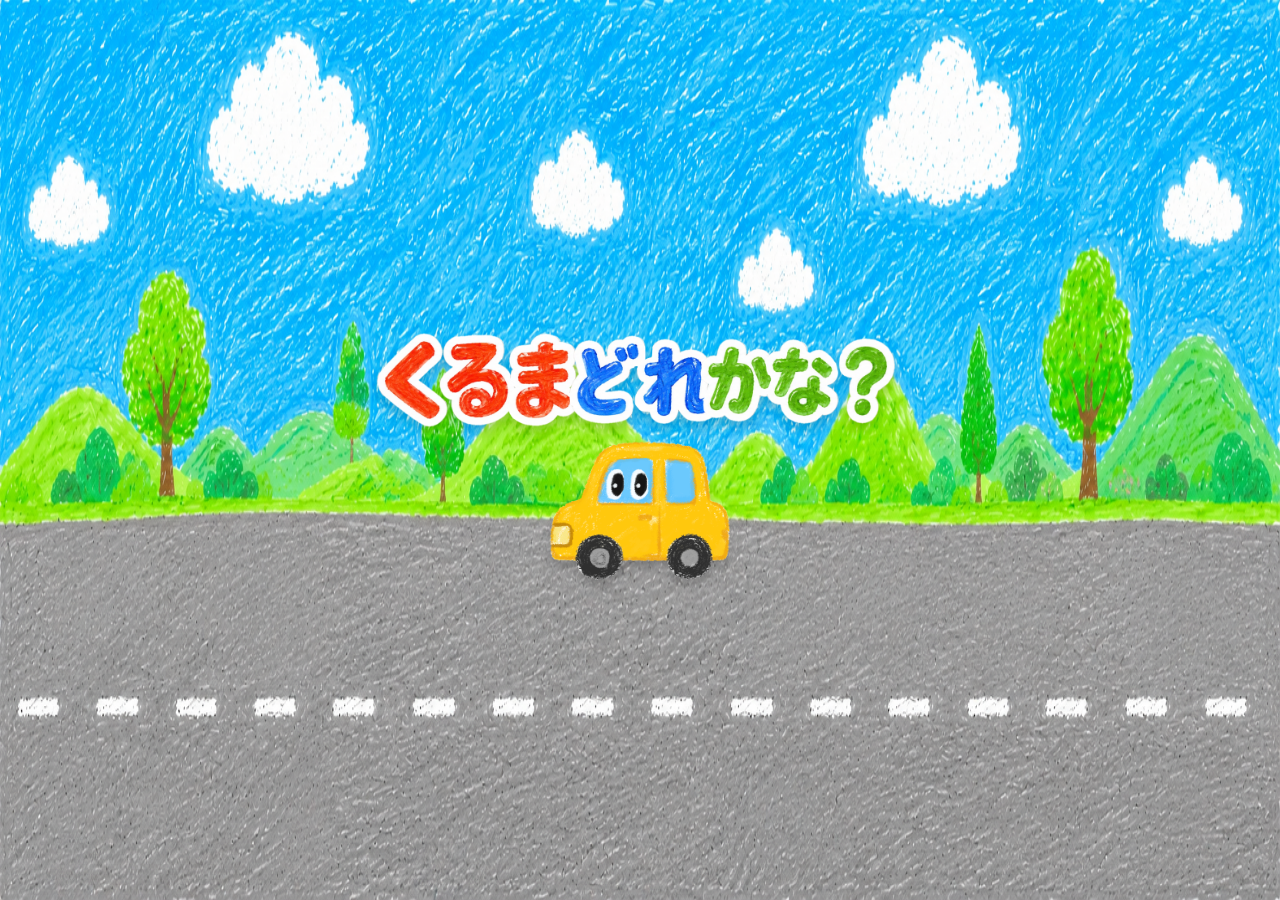
==== commit 8bd44af5: "Fit wide game background" ====
--- a/index.html
+++ b/index.html
@@ -43,7 +43,7 @@
 .openingExiting .openingStartCar{visibility:visible;pointer-events:none}
 .openingPaused *{animation-play-state:paused!important}
 .play{position:absolute;inset:0;padding:0;overflow:hidden}
-.playViewport{position:fixed;z-index:1;display:flex;align-items:center;justify-content:center;overflow:hidden;background-image:url("assets/bg_road_day.png"),linear-gradient(#75d7ff 0 42%,#8ddd65 42% 48%,#b8b8b8 48% 100%);background-size:var(--play-stage-width) var(--play-stage-height),100% 100%;background-position:center;background-repeat:no-repeat}
+.playViewport{position:fixed;z-index:1;display:flex;align-items:center;justify-content:center;overflow:hidden;background-image:url("assets/bg_road_day.png"),linear-gradient(#75d7ff 0 42%,#8ddd65 42% 48%,#b8b8b8 48% 100%);background-size:auto var(--play-stage-height),100% 100%;background-position:34% center,center;background-repeat:no-repeat}
 .playStage{--play-scale:1;position:relative;flex:0 0 667px;width:667px;height:280px;overflow:hidden;transform:scale(var(--play-scale));transform-origin:center center}
 .sampleLane,.choiceLane{position:absolute;left:0;width:667px;min-height:0}
 .sampleLane{top:0;height:150px;display:flex;align-items:end;justify-content:center;pointer-events:none}
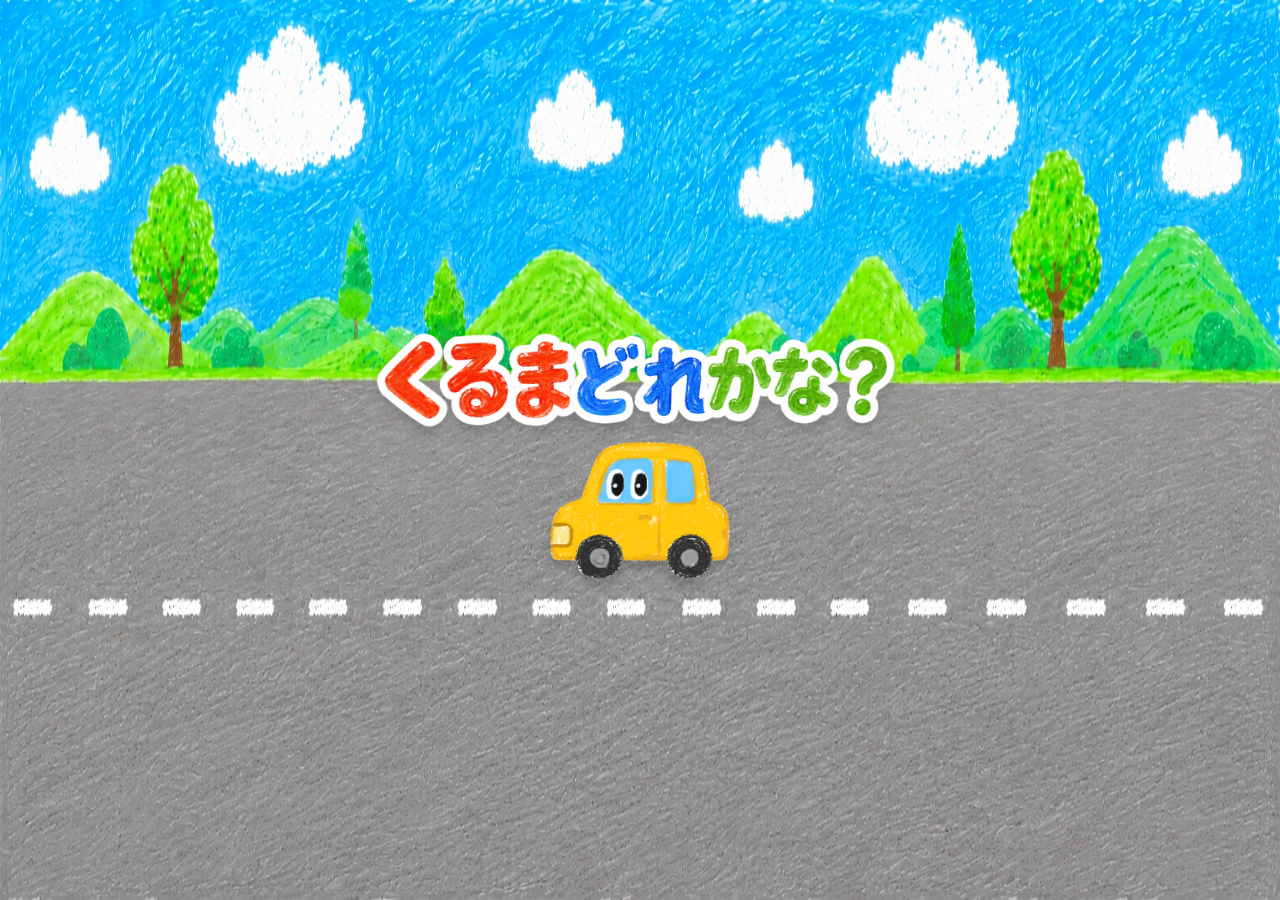
==== commit f76635a6: "Extend car motion to viewport edges" ====
--- a/index.html
+++ b/index.html
@@ -44,7 +44,7 @@
 .openingPaused *{animation-play-state:paused!important}
 .play{position:absolute;inset:0;padding:0;overflow:hidden}
 .playViewport{position:fixed;z-index:1;display:flex;align-items:center;justify-content:center;overflow:hidden;background-image:url("assets/bg_road_day.png"),linear-gradient(#75d7ff 0 42%,#8ddd65 42% 48%,#b8b8b8 48% 100%);background-size:auto var(--play-stage-height),100% 100%;background-position:34% center,center;background-repeat:no-repeat}
-.playStage{--play-scale:1;position:relative;flex:0 0 667px;width:667px;height:280px;overflow:hidden;transform:scale(var(--play-scale));transform-origin:center center}
+.playStage{--play-scale:1;--play-side-overflow:0px;position:relative;flex:0 0 667px;width:667px;height:280px;overflow:visible;transform:scale(var(--play-scale));transform-origin:center center}
 .sampleLane,.choiceLane{position:absolute;left:0;width:667px;min-height:0}
 .sampleLane{top:0;height:150px;display:flex;align-items:end;justify-content:center;pointer-events:none}
 .choiceLane{top:122px;height:132px}
@@ -60,8 +60,8 @@
 .sample.sampleIdle .carPose:not(.correctPose):not(.wrongPose):not(.funPose){animation:idlePose 2.6s ease-in-out infinite;transform-origin:50% 82%}
 .choice{position:absolute;left:calc(var(--choice-center) - 96px);bottom:0;width:192px;height:132px;display:flex;align-items:end;justify-content:center;border:0;background:transparent;border-radius:24px;padding:5px 13px;cursor:pointer}
 .choice .car{width:166px;height:122px}
-.choiceLane.groupIn{animation:choiceGroupDrive 3.2s linear both}
-.sampleIn{animation:sampleDrive 2.6s linear both}
+.choiceLane.groupIn{animation:choiceGroupDrive var(--choice-drive-duration,3.2s) linear both}
+.sampleIn{animation:sampleDrive var(--sample-drive-duration,2.6s) linear both}
 .wiggle{animation:becon .5s ease}
 .jump{animation:jump .72s cubic-bezier(.2,1.4,.35,1)}
 .carAnimated{position:relative;width:166px;height:122px}
@@ -109,14 +109,14 @@
 @keyframes openingCarDrive{0%{transform:translateX(115vw)}100%{transform:translateX(0)}}
 @keyframes openingTitleFade{0%{opacity:1}100%{opacity:0}}
 @keyframes openingExit{0%{transform:translateX(0)}100%{transform:translateX(-130vw)}}
-@keyframes choiceGroupDrive{0%{opacity:1;transform:translateX(747px)}24%{transform:translateX(520px)}52%{transform:translateX(267px)}74%{transform:translateX(80px)}86%{transform:translateX(25px)}93%{transform:translateX(7px)}97%{transform:translateX(2px)}100%{opacity:1;transform:translateX(0)}}
-@keyframes sampleDrive{0%{opacity:1;transform:translateX(-747px) translateY(0)}24%{transform:translateX(-520px) translateY(-1px)}52%{transform:translateX(-267px) translateY(1px)}74%{transform:translateX(-80px) translateY(0)}86%{transform:translateX(-25px) translateY(1px)}93%{transform:translateX(-7px) translateY(0)}97%{transform:translateX(-2px) translateY(1px)}100%{opacity:1;transform:translateX(0) translateY(0)}}
+@keyframes choiceGroupDrive{0%{opacity:1;transform:translateX(var(--choice-entry-0,747px))}24%{transform:translateX(var(--choice-entry-1,520px))}52%{transform:translateX(var(--choice-entry-2,267px))}74%{transform:translateX(var(--choice-entry-3,80px))}86%{transform:translateX(var(--choice-entry-4,25px))}93%{transform:translateX(var(--choice-entry-5,7px))}97%{transform:translateX(var(--choice-entry-6,2px))}100%{opacity:1;transform:translateX(0)}}
+@keyframes sampleDrive{0%{opacity:1;transform:translateX(var(--sample-entry-0,-747px)) translateY(0)}24%{transform:translateX(var(--sample-entry-1,-520px)) translateY(-1px)}52%{transform:translateX(var(--sample-entry-2,-267px)) translateY(1px)}74%{transform:translateX(var(--sample-entry-3,-80px)) translateY(0)}86%{transform:translateX(var(--sample-entry-4,-25px)) translateY(1px)}93%{transform:translateX(var(--sample-entry-5,-7px)) translateY(0)}97%{transform:translateX(var(--sample-entry-6,-2px)) translateY(1px)}100%{opacity:1;transform:translateX(0) translateY(0)}}
 @keyframes idlePose{0%,100%{transform:translateY(0) scale(1)}50%{transform:translateY(-2px) scale(1.006)}}
 @keyframes correctPose{0%{transform:translateY(0) scale(1)}18%{transform:translateY(2px) scale(1.02,.96)}52%{transform:translateY(-10px) scale(.99,1.04)}76%{transform:translateY(-2px) scale(1.01,.99)}100%{transform:translateY(0) scale(1)}}
 @keyframes wrongPose{0%,100%{transform:translateY(0) scale(1)}35%{transform:translateY(4px) scale(1.04,.9)}70%{transform:translateY(1px) scale(.98,1.03)}}
 @keyframes funPose{0%,100%{transform:translateY(0) scale(1) rotate(0)}18%{transform:translateY(2px) scale(1.02,.97) rotate(-1.4deg)}48%{transform:translateY(-5px) scale(.99,1.03) rotate(1.2deg)}72%{transform:translateY(1px) scale(1.01,.98) rotate(-.8deg)}}
-@keyframes dumpExit{0%{transform:translateX(0) translateY(-3px) scale(1.34)}18%{transform:translateX(-120px) translateY(-3px) scale(1.34)}100%{transform:translateX(-854px) translateY(-3px) scale(1.34)}}
-@keyframes wreckerSceneExit{0%{transform:translateX(0)}100%{transform:translateX(-854px)}}
+@keyframes dumpExit{0%{transform:translateX(0) translateY(-3px) scale(1.34)}18%{transform:translateX(-120px) translateY(-3px) scale(1.34)}100%{transform:translateX(calc(-854px - var(--play-side-overflow))) translateY(-3px) scale(1.34)}}
+@keyframes wreckerSceneExit{0%{transform:translateX(0)}100%{transform:translateX(calc(-854px - var(--play-side-overflow)))}}
 @keyframes effectPop{0%{opacity:0;transform:scale(.8)}22%{opacity:.9;transform:scale(1.04)}100%{opacity:0;transform:scale(1.18)}}
 @keyframes becon{0%,100%{transform:translateX(0) scale(1)}28%{transform:translateX(-5px) scale(1.06,.9)}52%{transform:translateX(4px) scale(.96,1.05)}76%{transform:translateX(-2px) scale(1.02,.98)}}
 @keyframes jump{0%,100%{transform:translateY(0) scale(1)}35%{transform:translateY(-34px) scale(1.08)}60%{transform:translateY(4px) scale(.98)}}
@@ -182,7 +182,7 @@
 let openingController=null,openingAssetsReady=false,openingTitleReady=false,openingYellowReady=false,openingStarted=false,openingReady=false,openingLocked=false,openingFinished=false,openingPhase='loading',openingTimers=[],openingListeners=[];
 let playLayoutFrame=null;
 const preloadCache=new Map(),carPreloadCache=new Map();
-function updatePlayStageLayout(){playLayoutFrame=null;let vv=window.visualViewport,width=vv?vv.width:document.documentElement.clientWidth,height=vv?vv.height:document.documentElement.clientHeight,left=vv?vv.offsetLeft:0,top=vv?vv.offsetTop:0,scale=Math.max(.01,Math.min(width/PLAY_STAGE_WIDTH,height/PLAY_STAGE_HEIGHT));el.playViewport.style.left=left+'px';el.playViewport.style.top=top+'px';el.playViewport.style.width=width+'px';el.playViewport.style.height=height+'px';el.playViewport.style.setProperty('--play-stage-width',(PLAY_STAGE_WIDTH*scale).toFixed(2)+'px');el.playViewport.style.setProperty('--play-stage-height',(PLAY_STAGE_HEIGHT*scale).toFixed(2)+'px');el.playStage.style.setProperty('--play-scale',scale.toFixed(6))}
+function updatePlayStageLayout(){playLayoutFrame=null;let vv=window.visualViewport,width=vv?vv.width:document.documentElement.clientWidth,height=vv?vv.height:document.documentElement.clientHeight,left=vv?vv.offsetLeft:0,top=vv?vv.offsetTop:0,scale=Math.max(.01,Math.min(width/PLAY_STAGE_WIDTH,height/PLAY_STAGE_HEIGHT)),visibleStageWidth=width/scale,sideOverflow=Math.max(0,(visibleStageWidth-PLAY_STAGE_WIDTH)/2),entryDistance=747+sideOverflow,entryStops=[1,520/747,267/747,80/747,25/747,7/747,2/747];el.playViewport.style.left=left+'px';el.playViewport.style.top=top+'px';el.playViewport.style.width=width+'px';el.playViewport.style.height=height+'px';el.playViewport.style.setProperty('--play-stage-width',(PLAY_STAGE_WIDTH*scale).toFixed(2)+'px');el.playViewport.style.setProperty('--play-stage-height',(PLAY_STAGE_HEIGHT*scale).toFixed(2)+'px');el.playStage.style.setProperty('--play-scale',scale.toFixed(6));el.playStage.style.setProperty('--play-side-overflow',sideOverflow.toFixed(2)+'px');entryStops.forEach((ratio,index)=>{let distance=entryDistance*ratio;el.playStage.style.setProperty('--choice-entry-'+index,distance.toFixed(2)+'px');el.playStage.style.setProperty('--sample-entry-'+index,(-distance).toFixed(2)+'px')});el.playStage.style.setProperty('--choice-drive-duration',(3.2*entryDistance/747).toFixed(3)+'s');el.playStage.style.setProperty('--sample-drive-duration',(2.6*entryDistance/747).toFixed(3)+'s')}
 function requestPlayStageLayout(){if(playLayoutFrame===null)playLayoutFrame=requestAnimationFrame(updatePlayStageLayout)}
 function fallback(c){return `<svg class="fallbackSvg" viewBox="0 0 320 230" aria-hidden="true"><rect width="320" height="230" fill="none"/><rect x="45" y="70" width="230" height="105" rx="42" fill="${c.color}" stroke="#333" stroke-width="8"/><rect x="105" y="35" width="145" height="80" rx="24" fill="${c.color}" stroke="#333" stroke-width="8"/><rect x="120" y="52" width="55" height="42" rx="10" fill="#9fe7ff"/><rect x="185" y="52" width="50" height="42" rx="10" fill="#9fe7ff"/><circle cx="138" cy="73" r="15" fill="#fff"/><circle cx="198" cy="73" r="15" fill="#fff"/><circle cx="142" cy="78" r="8" fill="#111"/><circle cx="202" cy="78" r="8" fill="#111"/><circle cx="95" cy="178" r="31" fill="#222"/><circle cx="235" cy="178" r="31" fill="#222"/><circle cx="95" cy="178" r="14" fill="#eee"/><circle cx="235" cy="178" r="14" fill="#eee"/></svg>`}
 function car(c,src=c.src){return `<span class="car"><img class="assetImg" src="${src}" alt="" draggable="false" onload="this.classList.add('ready')" onerror="var f=this.nextElementSibling;this.remove();if(f)f.classList.add('ready')">${fallback(c)}</span>`}
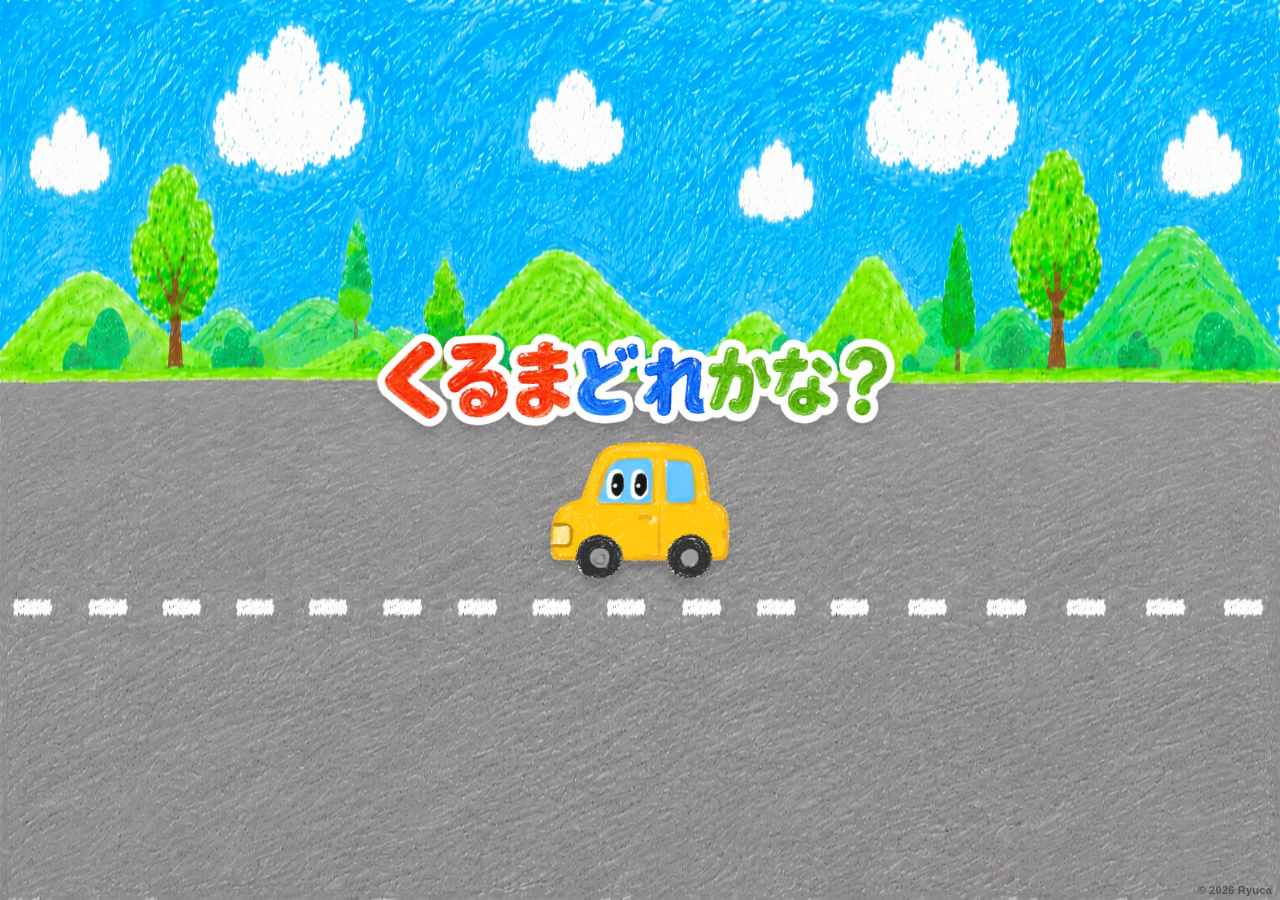
==== commit 7818c55c: "Add copyright protection to index.html" ====
--- a/index.html
+++ b/index.html
@@ -3,6 +3,8 @@
 <head>
 <meta charset="utf-8">
 <meta name="viewport" content="width=device-width,initial-scale=1,maximum-scale=1,user-scalable=no,viewport-fit=cover">
+<meta name="author" content="Ryuca">
+<meta name="copyright" content="© 2026 Ryuca. All rights reserved.">
 <link rel="icon" href="data:,">
 <title>くるまどれかな？</title>
 <style>
@@ -94,6 +96,7 @@
 .fade{opacity:.25;transform:scale(.88);transition:.3s}
 .choice.guestGone{pointer-events:none}
 .spark{position:absolute;font-size:clamp(22px,5vw,40px);animation:spark .8s ease-out forwards;pointer-events:none}
+.copyrightNotice{position:absolute;z-index:10;right:max(8px,env(safe-area-inset-right));bottom:max(4px,env(safe-area-inset-bottom));color:rgba(55,60,50,.7);font-size:clamp(8px,1.5vw,11px);font-weight:700;line-height:1;letter-spacing:.02em;pointer-events:none}
 .rotate{display:none;position:fixed;inset:0;z-index:20;align-items:center;justify-content:center;text-align:center;background:#fffdf6;font-size:7vw;font-weight:900}
 @media(max-height:360px) and (orientation:landscape){.openingLogoFallback{width:min(66vw,420px)}}
 @media(orientation:portrait){.rotate{display:flex}.app{filter:blur(3px)}}
@@ -127,7 +130,8 @@
 <div class="app" id="app">
 <section class="screen title" id="title"><div class="openingStage"><div class="openingTitlePosition"><div class="openingTitleExit" id="openingTitleExit"><div class="openingTitleMerge" id="openingTitleMerge"><h1 class="openingGlyphs" id="openingGlyphs" aria-label="くるまどれかな？"><span class="openingGlyph" style="--delay:0ms"><img src="assets/animation/opening/title_01_ku.png" alt="" draggable="false" onerror="this.style.display='none'"></span><span class="openingGlyph" style="--delay:105ms"><img src="assets/animation/opening/title_02_ru.png" alt="" draggable="false" onerror="this.style.display='none'"></span><span class="openingGlyph" style="--delay:210ms"><img src="assets/animation/opening/title_03_ma.png" alt="" draggable="false" onerror="this.style.display='none'"></span><span class="openingGlyph" style="--delay:315ms"><img src="assets/animation/opening/title_04_do.png" alt="" draggable="false" onerror="this.style.display='none'"></span><span class="openingGlyph" style="--delay:420ms"><img src="assets/animation/opening/title_05_re.png" alt="" draggable="false" onerror="this.style.display='none'"></span><span class="openingGlyph" style="--delay:525ms"><img src="assets/animation/opening/title_06_ka.png" alt="" draggable="false" onerror="this.style.display='none'"></span><span class="openingGlyph" style="--delay:630ms"><img src="assets/animation/opening/title_07_na.png" alt="" draggable="false" onerror="this.style.display='none'"></span><span class="openingGlyph" style="--delay:735ms"><img src="assets/animation/opening/title_08_question.png" alt="" draggable="false" onerror="this.style.display='none'"></span></h1><img class="openingLogoFallback" id="openingLogoFallback" src="assets/logo_kuruma_dorekana.png" alt="くるまどれかな？" draggable="false" onerror="this.hidden=true"></div></div></div><div class="openingCarPosition"><div class="openingCarExit" id="openingCarExit"><button class="openingStartCar" id="start" type="button" aria-label="ゲームをはじめる" disabled></button></div></div></div></section>
 <section class="screen play hide" id="play"><div class="playViewport" id="playViewport"><div class="playStage" id="playStage"><div class="sampleLane"><div class="sample" id="sample"></div></div><div class="choiceLane" id="choices"></div></div></div></section>
-</div><div class="rotate">📱↻<br>よこむきに してね</div>
+</div><p class="copyrightNotice">© 2026 Ryuca</p><div class="rotate">📱↻<br>よこむきに してね</div>
+<script src="assets/play-analytics.js" data-page="game"></script>
 <script>
 const cars=[
   {id:'red',src:'assets/car_red_full.png',color:'#ef3020'},
@@ -146,6 +150,12 @@
 };
 const openingTitleAssets=['assets/animation/opening/title_01_ku.png','assets/animation/opening/title_02_ru.png','assets/animation/opening/title_03_ma.png','assets/animation/opening/title_04_do.png','assets/animation/opening/title_05_re.png','assets/animation/opening/title_06_ka.png','assets/animation/opening/title_07_na.png','assets/animation/opening/title_08_question.png'];
 const openingLogoFallback='assets/logo_kuruma_dorekana.png',openingYellowFallback='assets/car_yellow_full.png',openingYellowWink='assets/animation/cars/car_yellow/car_yellow_eye_wink.png';
+const gameAudioSources={correct:'assets/audio/kira.wav',wrong:'assets/audio/peco.wav',dump:'assets/audio/track.wav',wrecker:'assets/audio/lec.wav'};
+const gameAudioFallback=Object.fromEntries(Object.entries(gameAudioSources).map(([kind,src])=>{let audio=new Audio();audio.preload='auto';audio.src=src;try{audio.load()}catch{}return[kind,audio]}));
+const GameAudioContext=window.AudioContext||window.webkitAudioContext;
+let gameAudioContext=null,gameAudioDataPromise=null,gameAudioDecodePromise=null,gameAudioWebUnlocked=false;
+const gameAudioData=Object.fromEntries(Object.keys(gameAudioSources).map(kind=>[kind,null]));
+const gameAudioBuffers=Object.fromEntries(Object.keys(gameAudioSources).map(kind=>[kind,null]));
 const animatedBaseColors=['blue','green','red','yellow'];
 const animatedColors=[...animatedBaseColors,guestCar.id];
 const animatedEffects={correct:'assets/animation/Effect/Eff_correct.png',wrong:'assets/animation/Effect/Eff_wrong.png',fun:'assets/animation/Effect/Eff_fun.png'};
@@ -200,6 +210,16 @@
 function preloadWreckerAssets(){return Promise.all([...Object.values(wreckerAssets.body),...Object.values(wreckerAssets.eye),...Object.values(wreckerAssets.tire)].map(preloadImage)).then(r=>{wreckerAssetsReady=r.every(Boolean);wreckerAssetsFailed=!wreckerAssetsReady;return wreckerAssetsReady})}
 function preloadOpeningAssets(){return Promise.all([Promise.all(openingTitleAssets.map(preloadImage)),preloadCarAssets('yellow'),preloadImage(openingLogoFallback),preloadImage(openingYellowFallback)]).then(([titleResults,yellowReady])=>{openingTitleReady=titleResults.every(Boolean);openingYellowReady=yellowReady;openingAssetsReady=true;return openingTitleReady&&openingYellowReady})}
 function preloadAnimatedAssets(){animatedBaseColors.forEach(preloadCarAssets);preloadImage(animatedEffects.correct);preloadImage(animatedEffects.wrong);preloadGuestAssets();preloadWreckerAssets()}
+function preloadGameAudioData(){if(gameAudioDataPromise)return gameAudioDataPromise;gameAudioDataPromise=Promise.all(Object.entries(gameAudioSources).map(([kind,src])=>fetch(src).then(response=>{if(!response.ok)throw Error(response.status);return response.arrayBuffer()}).then(data=>{gameAudioData[kind]=data;return true}).catch(()=>false))).then(results=>results.every(Boolean));return gameAudioDataPromise}
+function decodeGameAudio(data,context){return new Promise((resolve,reject)=>{if(!context){reject();return}let settled=false,done=buffer=>{if(!settled){settled=true;resolve(buffer)}},fail=error=>{if(!settled){settled=true;reject(error)}};try{let decoding=context.decodeAudioData(data,done,fail);if(decoding&&decoding.then)decoding.then(done,fail)}catch(error){fail(error)}})}
+function preloadGameAudio(){if(!gameAudioContext)return Promise.resolve(false);if(gameAudioDecodePromise)return gameAudioDecodePromise;let context=gameAudioContext;gameAudioDecodePromise=preloadGameAudioData().then(()=>Promise.all(Object.keys(gameAudioSources).map(kind=>{let data=gameAudioData[kind];if(!data)return false;return decodeGameAudio(data.slice(0),context).then(buffer=>{gameAudioBuffers[kind]=buffer;return true}).catch(()=>false)}))).then(results=>results.every(Boolean)).catch(()=>false);return gameAudioDecodePromise}
+function ensureGameAudioContext(){if(!gameAudioContext&&GameAudioContext){try{gameAudioContext=new GameAudioContext()}catch{}}if(gameAudioContext)preloadGameAudio();return gameAudioContext}
+function primeGameAudioOutput(context){if(gameAudioWebUnlocked||!context||context.state!=='running')return;try{let source=context.createBufferSource();source.buffer=context.createBuffer(1,1,22050);source.connect(context.destination);source.start(0);gameAudioWebUnlocked=true}catch{}}
+function unlockGameAudio(){let context=ensureGameAudioContext();if(!context||context.state==='closed')return false;if(context.state==='running'){primeGameAudioOutput(context);return true}if(context.state==='suspended'||context.state==='interrupted'){try{let resumed=context.resume();if(resumed&&resumed.then)resumed.then(()=>primeGameAudioOutput(context)).catch(()=>{})}catch{}}return context.state==='running'}
+function unlockFallbackGameAudio(skipKind){Object.entries(gameAudioFallback).forEach(([kind,audio])=>{if(kind===skipKind||audio.__gameAudioUnlocked)return;let token=(audio.__gameAudioToken||0)+1;audio.__gameAudioToken=token;let wasMuted=audio.muted;try{audio.muted=true;audio.playbackRate=1;audio.currentTime=0;let playback=audio.play(),finish=()=>{audio.__gameAudioUnlocked=true;if(audio.__gameAudioToken!==token)return;audio.pause();audio.currentTime=0;audio.muted=wasMuted};if(playback&&playback.then)playback.then(finish).catch(()=>{if(audio.__gameAudioToken===token)audio.muted=wasMuted});else finish()}catch{if(audio.__gameAudioToken===token)audio.muted=wasMuted}})}
+function playDecodedGameSound(kind,playbackRate){let buffer=gameAudioBuffers[kind];if(!gameAudioContext||gameAudioContext.state!=='running'||!buffer)return false;try{let source=gameAudioContext.createBufferSource();source.buffer=buffer;source.playbackRate.value=playbackRate;source.connect(gameAudioContext.destination);source.start(0);return true}catch{return false}}
+function playFallbackGameSound(kind,{playbackRate=1}={}){let audio=gameAudioFallback[kind];if(!audio)return false;audio.__gameAudioToken=(audio.__gameAudioToken||0)+1;try{audio.pause();audio.muted=false;audio.currentTime=0;audio.playbackRate=playbackRate;let playback=audio.play();if(playback&&playback.then)playback.then(()=>{audio.__gameAudioUnlocked=true}).catch(()=>{playDecodedGameSound(kind,playbackRate)});return true}catch{return playDecodedGameSound(kind,playbackRate)}}
+function playGameSound(kind,{playbackRate=1}={}){let canUseWebAudio=unlockGameAudio();if(canUseWebAudio&&playDecodedGameSound(kind,playbackRate))return true;return playFallbackGameSound(kind,{playbackRate})}
 function nextRareInterval(){return RARE_INTERVAL_MIN+rnd(RARE_INTERVAL_MAX-RARE_INTERVAL_MIN+1)}
 function nextRescueInterval(){return RESCUE_INTERVAL_MIN+rnd(RESCUE_INTERVAL_MAX-RESCUE_INTERVAL_MIN+1)}
 function availableRareType(preferred){if(preferred==='wrecker'&&wreckerAssetsReady)return'wrecker';if(preferred==='dump'&&guestAssetsReady)return'dump';if(guestAssetsReady)return'dump';if(wreckerAssetsReady)return'wrecker';return null}
@@ -231,7 +251,7 @@
   cleanup(){this.disposed=true;this.clearTimers();if(this.backAnimation){this.backAnimation.cancel();this.backAnimation=null}if(this.exitListener&&this.scene){this.scene.removeEventListener('animationend',this.exitListener);this.exitListener=null}}
   scheduleBlink(){if(this.disposed||this.busy||this.state!=='idle')return;this.blinkTimer=setTimeout(()=>{this.blinkTimer=null;if(this.disposed||this.busy)return;this.state='blink';this.setFrame('normal','blink');this.timers.push(setTimeout(()=>{if(this.disposed||this.busy)return;this.setFrame('normal','normal');this.state='idle';this.scheduleBlink()},120))},3500+Math.random()*3500)}
   setBackTravel(){this.backDistance=WRECKER_BACK_X;this.button.style.setProperty('--wrecker-back-x',WRECKER_BACK_X+'px');return WRECKER_BACK_X}
-  playTow(middle,done){if(this.disposed||this.busy||!wreckerAssetsReady)return false;this.busy=true;this.clearTimers();middle.classList.add('wreckerCargoWaiting');this.setTowState('backing','normal','normal');let distance=this.setBackTravel(middle);this.button.style.transform=`translateX(${distance}px)`;this.backAnimation=this.button.animate([{transform:'translateX(0)'},{transform:`translateX(${distance}px)`}],{duration:380,easing:'ease-out',fill:'both'});this.button.classList.add('wreckerBacking');this.timers.push(setTimeout(()=>this.setTowState('backStopped','normal','normal'),380));this.timers.push(setTimeout(()=>this.setFrame('normal','fun'),520));this.timers.push(setTimeout(()=>this.setTowState('tow01','tow01','fun'),640));this.timers.push(setTimeout(()=>this.setTowState('tow02','tow02','fun'),860));this.timers.push(setTimeout(()=>{this.setTowState('hooked','tow02','fun');middle.classList.add('wreckerHooked')},1080));this.timers.push(setTimeout(()=>{this.setTowState('lifted','tow02','fun');middle.classList.add('wreckerLifted')},1160));this.timers.push(setTimeout(()=>this.startExit(middle,done),1520));return true}
+  playTow(middle,done){if(this.disposed||this.busy||!wreckerAssetsReady)return false;this.busy=true;this.clearTimers();middle.classList.add('wreckerCargoWaiting');this.setTowState('backing','normal','normal');let distance=this.setBackTravel(middle);this.button.style.transform=`translateX(${distance}px)`;this.backAnimation=this.button.animate([{transform:'translateX(0)'},{transform:`translateX(${distance}px)`}],{duration:380,easing:'ease-out',fill:'both'});this.button.classList.add('wreckerBacking');this.timers.push(setTimeout(()=>this.setTowState('backStopped','normal','normal'),380));this.timers.push(setTimeout(()=>this.setFrame('normal','fun'),520));this.timers.push(setTimeout(()=>{playGameSound('wrecker');this.setTowState('tow01','tow01','fun')},640));this.timers.push(setTimeout(()=>this.setTowState('tow02','tow02','fun'),860));this.timers.push(setTimeout(()=>{this.setTowState('hooked','tow02','fun');middle.classList.add('wreckerHooked')},1080));this.timers.push(setTimeout(()=>{this.setTowState('lifted','tow02','fun');middle.classList.add('wreckerLifted')},1160));this.timers.push(setTimeout(()=>this.startExit(middle,done),1520));return true}
   startExit(middle,done){if(this.disposed||!this.scene)return;this.setTowState('exiting','tow02','fun');if(this.backAnimation){this.backAnimation.cancel();this.backAnimation=null}let finished=false,finish=()=>{if(finished||this.disposed)return;finished=true;if(this.exitListener){this.scene.removeEventListener('animationend',this.exitListener);this.exitListener=null}this.busy=false;done()};this.exitListener=e=>{if(e.target===this.scene&&e.animationName==='wreckerSceneExit')finish()};this.scene.addEventListener('animationend',this.exitListener);this.scene.classList.add('wreckerSceneExit');this.timers.push(setTimeout(finish,820))}
 }
 function openingIsPortrait(){return matchMedia('(orientation:portrait)').matches}
@@ -248,7 +268,7 @@
 function parkOpeningCar(){if(openingPhase!=='car')return;openingPhase='wink';el.openingCarExit.classList.add('isParked');el.openingCarExit.classList.remove('carEntering');if(openingYellowReady&&openingController&&!openingController.fallback){openingController.state='idle';openingSetTimer(playOpeningWink,160)}else openingSetTimer(setOpeningReady,80)}
 function playOpeningWink(){if(openingPhase!=='wink'||openingIsPortrait()||!openingController||openingController.fallback){setOpeningReady();return}openingController.state='wink';openingController.img.eye.src=openingYellowWink;openingSetTimer(()=>{if(!openingController||openingController.disposed)return;openingController.img.eye.src=openingController.assets.eye.normal;openingController.state='idle';setOpeningReady()},140)}
 function setOpeningReady(){if(openingFinished||openingIsPortrait())return;openingPhase='ready';openingReady=true;el.openingCarExit.classList.add('isParked');el.openingCarExit.classList.remove('carEntering');el.start.classList.add('isWaiting');el.start.disabled=false}
-function beginOpeningExit(){if(!openingReady||openingLocked||openingFinished)return;openingLocked=true;openingReady=false;openingPhase='exiting';el.start.disabled=true;clearOpeningTimers();clearOpeningListeners();if(openingController){openingController.clearTimers();if(!openingController.fallback)openingController.img.eye.src=openingController.assets.eye.normal;openingController.state='idle'}el.start.classList.remove('isWaiting');el.title.classList.add('openingExiting');onOpeningAnimation(el.openingCarExit,'openingExit',finishOpening)}
+function beginOpeningExit(){if(!openingReady||openingLocked||openingFinished)return;window.KurumaAnalytics?.gameStarted();unlockFallbackGameAudio('correct');unlockGameAudio();playGameSound('correct',{playbackRate:.9});openingLocked=true;openingReady=false;openingPhase='exiting';el.start.disabled=true;clearOpeningTimers();clearOpeningListeners();if(openingController){openingController.clearTimers();if(!openingController.fallback)openingController.img.eye.src=openingController.assets.eye.normal;openingController.state='idle'}el.start.classList.remove('isWaiting');el.title.classList.add('openingExiting');onOpeningAnimation(el.openingCarExit,'openingExit',finishOpening)}
 function finishOpening(){if(openingFinished)return;openingFinished=true;openingPhase='done';clearOpeningTimers();clearOpeningListeners();if(openingController){openingController.cleanup();openingController=null}el.title.classList.add('hide');el.play.classList.remove('hide');updatePlayStageLayout();q()}
 function handleOpeningOrientation(){if(openingFinished)return;let portrait=openingIsPortrait();el.title.classList.toggle('openingPaused',portrait);if(portrait){el.start.disabled=true;if(openingPhase!=='ready'&&!['loading','waiting','exiting'].includes(openingPhase))resetOpeningSequence();return}if(openingPhase==='ready')el.start.disabled=false;else if(openingAssetsReady&&!openingStarted)startOpening()}
 function cleanupControllers(){if(sampleController){sampleController.cleanup();sampleController=null}activeControllers.forEach(c=>c.cleanup());activeControllers=[];choiceControllers=new WeakMap()}
@@ -258,19 +278,20 @@
 function createChoiceButton(c,i,extraClass=''){let b=document.createElement('button');b.className=('choice '+extraClass).trim();b.type='button';b.dataset.choiceIndex=i;b.style.setProperty('--choice-center',CHOICE_CENTERS[i]+'px');let ctrl;if(c.rescue){b.innerHTML=wreckerCarMarkup(i);ctrl=new WreckerController(b)}else{b.innerHTML=animatedCar(c,i);ctrl=new LayeredCarController(b,c,i)}choiceControllers.set(b,ctrl);activeControllers.push(ctrl);ctrl.init();b.onclick=()=>tap(b,c);return b}
 function renderChoices(choices){if(choices[0].rescue){let scene=document.createElement('div'),wreckerButton=createChoiceButton(choices[0],0,'wreckerHitArea'),cargoButton=createChoiceButton(choices[1],1,'cargoHitArea');scene.className='wreckerScene';scene.appendChild(wreckerButton);scene.appendChild(cargoButton);el.choices.appendChild(scene);let ctrl=choiceControllers.get(wreckerButton);if(ctrl)ctrl.scene=scene;el.choices.appendChild(createChoiceButton(choices[2],2,'correctChoice'));return}choices.forEach((c,i)=>el.choices.appendChild(createChoiceButton(c,i)))}
 function setDebugWreckerPhase(phase){let buttons=choiceButtons(),wreckerButton=buttons[0],cargo=buttons[1],ctrl=choiceControllers.get(wreckerButton);if(!ctrl||!wreckerButton)return;ctrl.clearTimers();ctrl.busy=phase!=='idle';if(phase==='idle'){ctrl.setTowState('idle','normal','normal');return}ctrl.setBackTravel();wreckerButton.style.transform=`translateX(${WRECKER_BACK_X}px)`;wreckerButton.classList.add('wreckerBacking');if(phase==='backStopped')ctrl.setTowState('backStopped','normal','normal');else if(phase==='tow01')ctrl.setTowState('tow01','tow01','fun');else{ctrl.setTowState(phase==='lifted'?'lifted':'tow02','tow02','fun');if(phase==='lifted'){cargo.classList.add('wreckerHooked','wreckerLifted')}}}
-function renderDebugScenario(){openingFinished=true;openingPhase='done';clearOpeningTimers();clearOpeningListeners();el.title.classList.add('hide');el.play.classList.remove('hide');updatePlayStageLayout();cleanupControllers();resetChoiceEntry();el.choices.innerHTML='';el.sample.classList.add('sampleIdle');sample=cars[0];last=sample.id;el.sample.innerHTML=sampleCar(sample);let s=el.sample.firstChild;sampleController=new LayeredCarController(s,sample,0,{blink:true});sampleController.init();let wrong=cars.find(c=>c.id==='blue'),choices=debugMode==='wrecker'?[wreckerCar,wrong,sample]:debugMode==='dump'?[guestCar,wrong,sample]:[cars.find(c=>c.id==='yellow'),sample,cars.find(c=>c.id==='green')];renderChoices(choices);if(debugMode==='wrecker')requestAnimationFrame(()=>setDebugWreckerPhase(debugPhase));lock=false}
+function renderDebugScenario(){openingFinished=true;openingPhase='done';clearOpeningTimers();clearOpeningListeners();el.title.classList.add('hide');el.play.classList.remove('hide');updatePlayStageLayout();cleanupControllers();resetChoiceEntry();el.choices.innerHTML='';el.sample.classList.add('sampleIdle');sample=cars[0];last=sample.id;el.sample.innerHTML=sampleCar(sample);let s=el.sample.firstChild;sampleController=new LayeredCarController(s,sample,0,{blink:true});sampleController.init();let wrong=cars.find(c=>c.id==='blue'),choices=debugMode==='wrecker'?[wreckerCar,wrong,sample]:debugMode==='dump'?[guestCar,wrong,sample]:[cars.find(c=>c.id==='yellow'),sample,cars.find(c=>c.id==='green')];window.KurumaAnalytics?.gameStarted();renderChoices(choices);if(choices.some(c=>c.guest))window.KurumaAnalytics?.rareShown();if(debugMode==='wrecker')requestAnimationFrame(()=>setDebugWreckerPhase(debugPhase));lock=false}
 function startDebugScenario(){Promise.all([preloadCarAssets('red'),preloadCarAssets('blue'),preloadCarAssets('yellow'),preloadCarAssets('green'),preloadGuestAssets(),preloadWreckerAssets()]).then(renderDebugScenario)}
 function q(){lock=false;if(showTimer)clearTimeout(showTimer);cleanupControllers();resetChoiceEntry();el.choices.innerHTML='';el.sample.classList.remove('sampleIdle');rareThisQuestion=selectRareEvent();let pool=cars.filter(c=>c.id!==last);sample=pool[rnd(pool.length)]||cars[0];last=sample.id;el.sample.innerHTML=sampleCar(sample);let s=el.sample.firstChild;sampleController=new LayeredCarController(s,sample,0,{blink:false});sampleController.init();s.classList.add('sampleIn');s.onanimationend=e=>{if(e.animationName!=='sampleDrive')return;s.classList.remove('sampleIn');el.sample.classList.add('sampleIdle');if(sampleController)sampleController.enableBlink()};showTimer=setTimeout(show,CHOICE_START_DELAY_MS)}
-function show(){let others=shuffle(cars.filter(c=>c.id!==sample.id)),choices;if(rareThisQuestion==='wrecker'&&wreckerAssetsReady)choices=[wreckerCar,others[0],sample];else if(rareThisQuestion==='dump'&&guestAssetsReady)choices=[guestCar,...shuffle([sample,others[0]])];else choices=shuffle([sample,...others.slice(0,2)]);renderChoices(choices);void el.choices.offsetWidth;el.choices.classList.add('groupIn');el.choices.onanimationend=e=>{if(e.animationName==='choiceGroupDrive')resetChoiceEntry()};lock=false}
-function tap(b,c){if(lock)return;if(c.rescue)rescueGuest(b);else if(c.guest)guest(b);else if(c.id===sample.id)ok(b);else ng(b)}
-function guest(b){if(b.classList.contains('guestActive')||b.classList.contains('guestExiting')||b.classList.contains('guestGone'))return;let ctrl=choiceControllers.get(b);if(ctrl&&ctrl.playFunPair(()=>exitGuest(b,ctrl)))b.classList.add('guestActive')}
+function show(){let others=shuffle(cars.filter(c=>c.id!==sample.id)),choices;if(rareThisQuestion==='wrecker'&&wreckerAssetsReady)choices=[wreckerCar,others[0],sample];else if(rareThisQuestion==='dump'&&guestAssetsReady)choices=[guestCar,...shuffle([sample,others[0]])];else choices=shuffle([sample,...others.slice(0,2)]);renderChoices(choices);if(choices.some(c=>c.guest))window.KurumaAnalytics?.rareShown();void el.choices.offsetWidth;el.choices.classList.add('groupIn');el.choices.onanimationend=e=>{if(e.animationName==='choiceGroupDrive')resetChoiceEntry()};lock=false}
+function tap(b,c){if(lock)return;window.KurumaAnalytics?.choiceTapped({result:c.guest?null:c.id===sample.id?'correct':'wrong',rare:Boolean(c.guest)});if(c.rescue)rescueGuest(b);else if(c.guest)guest(b);else if(c.id===sample.id)ok(b);else ng(b)}
+function guest(b){if(b.classList.contains('guestActive')||b.classList.contains('guestExiting')||b.classList.contains('guestGone'))return;let ctrl=choiceControllers.get(b);if(ctrl&&ctrl.playFunPair(()=>exitGuest(b,ctrl))){playGameSound('dump');b.classList.add('guestActive')}}
 function exitGuest(b,ctrl){if(ctrl.disposed)return;b.classList.remove('guestActive');b.classList.add('guestExiting');let root=b.querySelector('.carAnimated');if(!root)return;root.classList.remove('dumpExit');void root.offsetWidth;root.classList.add('dumpExit');let done=e=>{if(e.animationName!=='dumpExit')return;root.removeEventListener('animationend',done);ctrl.cleanup();choiceControllers.delete(b);b.classList.remove('guestExiting');b.classList.add('guestGone');b.disabled=true;b.innerHTML=''};root.addEventListener('animationend',done)}
-function rescueGuest(b){if(b.classList.contains('rescueActive'))return;let choices=choiceButtons(),middle=choices[1],correct=choices[2],ctrl=choiceControllers.get(b);if(choices[0]!==b||!middle||!correct||!ctrl)return;lock=true;choices.forEach(choice=>choice.disabled=true);if(ctrl.playTow(middle,()=>finishWreckerRescue(b,middle,correct,ctrl)))b.classList.add('rescueActive');else{lock=false;choices.forEach(choice=>choice.disabled=false)}}
+function rescueGuest(b){if(b.classList.contains('rescueActive'))return;let choices=choiceButtons(),middle=choices[1],correct=choices[2],ctrl=choiceControllers.get(b);if(choices[0]!==b||!middle||!correct||!ctrl)return;unlockFallbackGameAudio();unlockGameAudio();lock=true;choices.forEach(choice=>choice.disabled=true);if(ctrl.playTow(middle,()=>finishWreckerRescue(b,middle,correct,ctrl)))b.classList.add('rescueActive');else{lock=false;choices.forEach(choice=>choice.disabled=false)}}
 function finishWreckerRescue(b,middle,correct,ctrl){if(ctrl.disposed)return;let scene=b.closest('.wreckerScene');if(scene)scene.classList.add('rescueGone');else{b.classList.add('rescueGone');middle.classList.add('rescueGone')}b.disabled=true;middle.disabled=true;wrongStreak=0;ok(correct)}
-function ng(b){recordWrongChoice();let ctrl=choiceControllers.get(b);if(ctrl)ctrl.playWrong();else{b.classList.remove('wiggle');void b.offsetWidth;b.classList.add('wiggle')}}
-function ok(b){wrongStreak=0;lock=true;stopChoiceEntry();let ctrl=choiceControllers.get(b);if(ctrl)ctrl.playCorrect();else b.classList.add('jump');if(sampleController)sampleController.playCorrect();choiceButtons().forEach(x=>{if(x!==b)x.classList.add('fade')});setTimeout(q,1700)}
+function ng(b){recordWrongChoice();playGameSound('wrong');let ctrl=choiceControllers.get(b);if(ctrl)ctrl.playWrong();else{b.classList.remove('wiggle');void b.offsetWidth;b.classList.add('wiggle')}}
+function ok(b){wrongStreak=0;lock=true;stopChoiceEntry();window.KurumaAnalytics?.roundCompleted();playGameSound('correct');let ctrl=choiceControllers.get(b);if(ctrl)ctrl.playCorrect();else b.classList.add('jump');if(sampleController)sampleController.playCorrect();choiceButtons().forEach(x=>{if(x!==b)x.classList.add('fade')});setTimeout(q,1700)}
 function spark(b){let r=b.getBoundingClientRect();let cx=r.left+r.width/2,cy=r.top+r.height/2;for(let i=0;i<10;i++){let s=document.createElement('span');s.className='spark';s.textContent='✨';s.style.left=cx+'px';s.style.top=cy+'px';let a=Math.PI*2*i/10,d=60+Math.random()*70;s.style.setProperty('--x',Math.cos(a)*d+'px');s.style.setProperty('--y',Math.sin(a)*d-45+'px');document.body.appendChild(s);s.onanimationend=()=>s.remove()}}
 preloadAnimatedAssets();
+preloadGameAudioData();
 if(debugMode)startDebugScenario();else preloadOpeningAssets().then(handleOpeningOrientation);
 const openingOrientationQuery=matchMedia('(orientation:portrait)');
 if(!debugMode){if(openingOrientationQuery.addEventListener)openingOrientationQuery.addEventListener('change',handleOpeningOrientation);else openingOrientationQuery.addListener(handleOpeningOrientation);window.addEventListener('resize',handleOpeningOrientation)}
